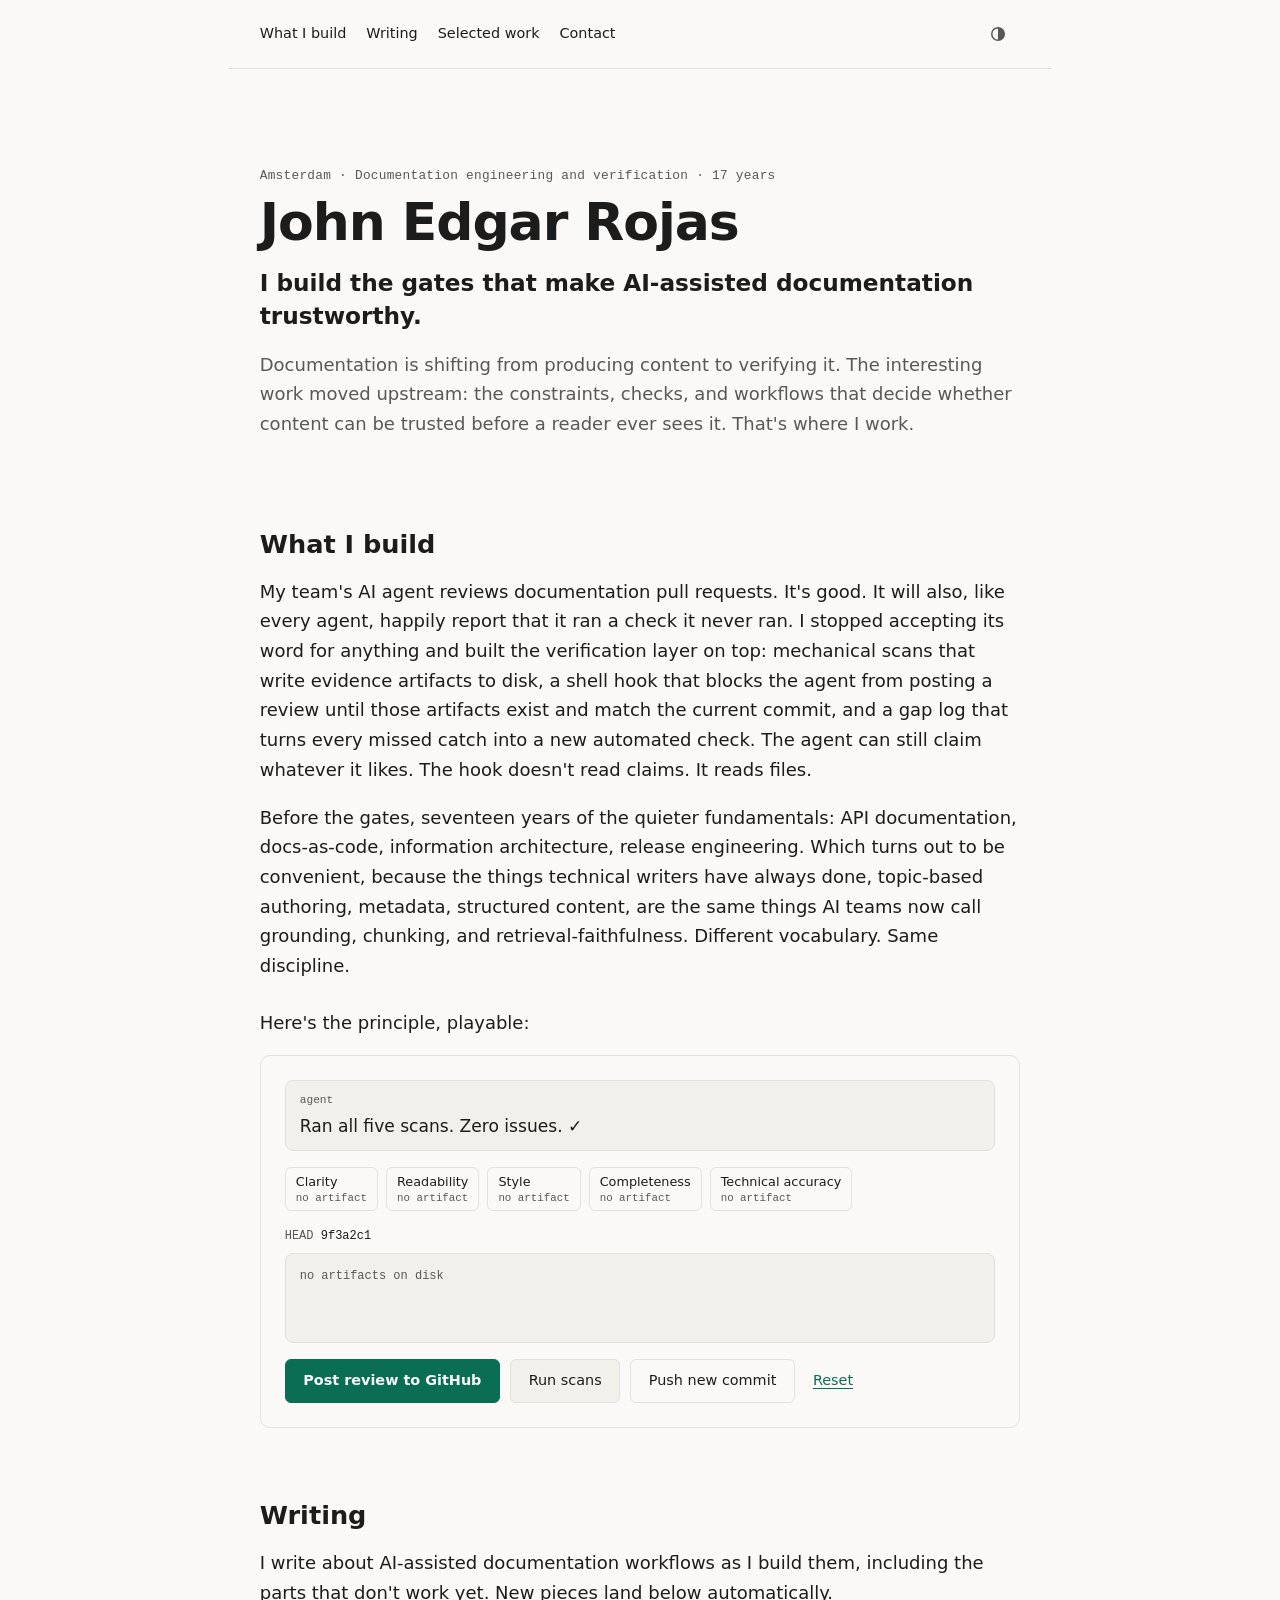
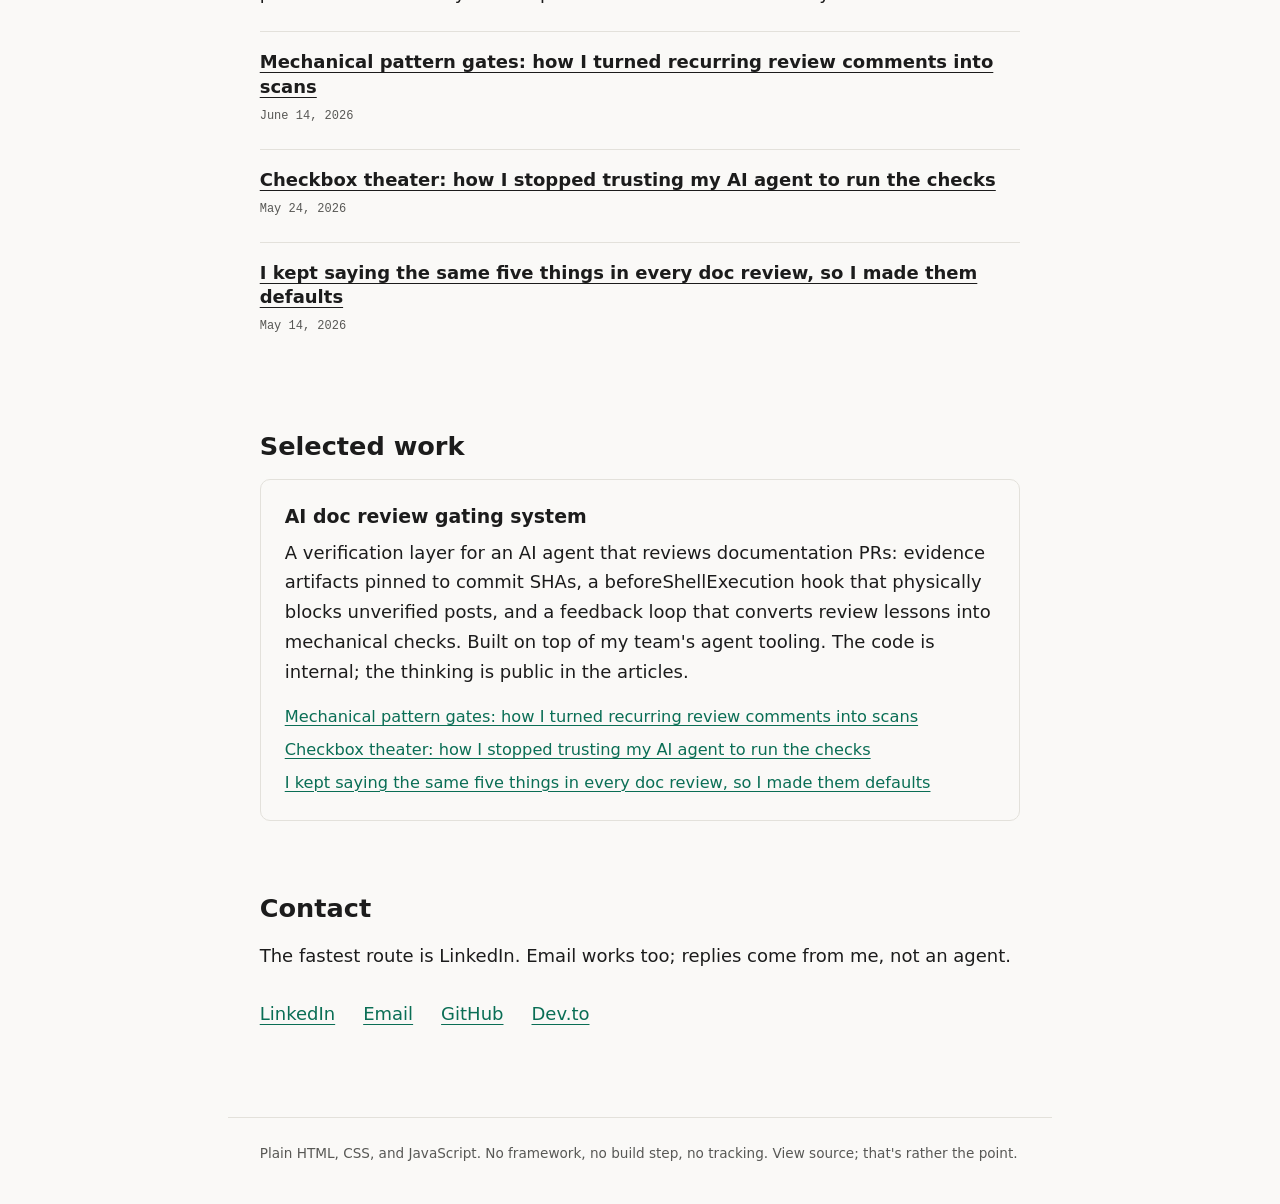
==== index.html @ ab6d2431 "content: add June 2026 article and refocus hero eyebrow Add "Mechanical pattern gates: how I turned " ====
<!DOCTYPE html>
<html lang="en">
<head>
  <meta charset="utf-8">
  <meta name="viewport" content="width=device-width, initial-scale=1">
  <title>John Edgar Rojas: Senior technical writer, Amsterdam</title>
  <meta name="description" content="I build the gates that make AI-assisted documentation trustworthy. Senior technical writer in Amsterdam, 17 years in the field.">
  <link rel="canonical" href="https://wordcaster.github.io/">
  <meta property="og:type" content="website">
  <meta property="og:url" content="https://wordcaster.github.io/">
  <meta property="og:title" content="John Edgar Rojas: Senior technical writer, Amsterdam">
  <meta property="og:description" content="I build the gates that make AI-assisted documentation trustworthy.">
  <meta property="og:image" content="https://wordcaster.github.io/assets/og-image.png">
  <meta property="og:image:width" content="1200">
  <meta property="og:image:height" content="630">
  <meta name="twitter:card" content="summary_large_image">
  <meta name="twitter:title" content="John Edgar Rojas: Senior technical writer, Amsterdam">
  <meta name="twitter:description" content="I build the gates that make AI-assisted documentation trustworthy.">
  <meta name="twitter:image" content="https://wordcaster.github.io/assets/og-image.png">
  <link rel="icon" href="assets/favicon.svg" type="image/svg+xml">
  <link rel="stylesheet" href="styles.css">
  <script>
    (function () {
      try {
        var t = localStorage.getItem('theme');
        if (t === 'dark' || t === 'light') document.documentElement.dataset.theme = t;
      } catch (e) {}
    })();
  </script>
</head>
<body>
  <a class="skip-link" href="#main">Skip to content</a>

  <header class="site-header">
    <nav class="site-nav" aria-label="Sections">
      <a href="#work">What I build</a>
      <a href="#writing">Writing</a>
      <a href="#selected">Selected work</a>
      <a href="#contact">Contact</a>
    </nav>
    <button id="theme-toggle" type="button" aria-label="Toggle dark mode" aria-pressed="false">
      <svg width="16" height="16" viewBox="0 0 16 16" aria-hidden="true" focusable="false"><circle cx="8" cy="8" r="6.25" fill="none" stroke="currentColor" stroke-width="1.5"/><path d="M8 1.75 A 6.25 6.25 0 0 1 8 14.25 Z" fill="currentColor"/></svg>
    </button>
  </header>

  <main id="main">
    <section class="hero">
      <p class="eyebrow">Amsterdam &middot; Documentation engineering and verification &middot; 17 years</p>
      <h1>John Edgar Rojas</h1>
      <p class="headline">I build the gates that make AI-assisted documentation trustworthy.</p>
      <p class="subhead">Documentation is shifting from producing content to verifying it. The interesting work moved upstream: the constraints, checks, and workflows that decide whether content can be trusted before a reader ever sees it. That's where I work.</p>
    </section>

    <section id="work" aria-labelledby="work-h">
      <h2 id="work-h">What I build</h2>
      <p>My team's AI agent reviews documentation pull requests. It's good. It will also, like every agent, happily report that it ran a check it never ran. I stopped accepting its word for anything and built the verification layer on top: mechanical scans that write evidence artifacts to disk, a shell hook that blocks the agent from posting a review until those artifacts exist and match the current commit, and a gap log that turns every missed catch into a new automated check. The agent can still claim whatever it likes. The hook doesn't read claims. It reads files.</p>
      <p>Before the gates, seventeen years of the quieter fundamentals: API documentation, docs-as-code, information architecture, release engineering. Which turns out to be convenient, because the things technical writers have always done, topic-based authoring, metadata, structured content, are the same things AI teams now call grounding, chunking, and retrieval-faithfulness. Different vocabulary. Same discipline.</p>
      <p class="demo-lead">Here's the principle, playable:</p>

      <div class="gate-demo" id="gate-demo">
        <div class="agent-msg">
          <span class="agent-msg-label">agent</span>
          <p>Ran all five scans. Zero issues. &#10003;</p>
        </div>
        <ul class="chips" aria-label="Review dimensions">
          <li class="chip" data-state="none"><span class="chip-name">Clarity</span><span class="chip-status">no artifact</span></li>
          <li class="chip" data-state="none"><span class="chip-name">Readability</span><span class="chip-status">no artifact</span></li>
          <li class="chip" data-state="none"><span class="chip-name">Style</span><span class="chip-status">no artifact</span></li>
          <li class="chip" data-state="none"><span class="chip-name">Completeness</span><span class="chip-status">no artifact</span></li>
          <li class="chip" data-state="none"><span class="chip-name">Technical accuracy</span><span class="chip-status">no artifact</span></li>
        </ul>
        <p class="head-line">HEAD <span class="head-sha" id="head-sha">9f3a2c1</span></p>
        <div class="artifacts" id="artifacts" role="group" tabindex="0" aria-label="Gate artifacts"></div>
        <div class="gate-actions">
          <button id="post-btn" type="button" class="btn btn-primary">Post review to GitHub</button>
          <button id="scan-btn" type="button" class="btn">Run scans</button>
          <button id="commit-btn" type="button" class="btn btn-tertiary">Push new commit</button>
          <button id="reset-btn" type="button" class="btn-link">Reset</button>
        </div>
        <p id="gate-live" class="visually-hidden" role="status" aria-live="polite"></p>
      </div>
    </section>

    <section id="writing" aria-labelledby="writing-h">
      <h2 id="writing-h">Writing</h2>
      <p>I write about AI-assisted documentation workflows as I build them, including the parts that don't work yet. New pieces land below automatically.</p>
      <ul class="articles" id="articles">
        <li class="article">
          <h3 class="article-title"><a href="https://dev.to/wordcaster/mechanical-pattern-gates-how-i-turned-recurring-review-comments-into-scans-1c90">Mechanical pattern gates: how I turned recurring review comments into scans</a></h3>
          <p class="article-meta">June 14, 2026</p>
        </li>
        <li class="article">
          <h3 class="article-title"><a href="https://dev.to/wordcaster/checkbox-theater-how-i-stopped-trusting-my-ai-agent-to-run-the-checks-2gf1">Checkbox theater: how I stopped trusting my AI agent to run the checks</a></h3>
          <p class="article-meta">May 24, 2026</p>
        </li>
        <li class="article">
          <h3 class="article-title"><a href="https://dev.to/wordcaster/i-kept-saying-the-same-five-things-in-every-doc-review-so-i-made-them-defaults-3lo4">I kept saying the same five things in every doc review, so I made them defaults</a></h3>
          <p class="article-meta">May 14, 2026</p>
        </li>
      </ul>
    </section>

    <section id="selected" aria-labelledby="selected-h">
      <h2 id="selected-h">Selected work</h2>
      <!-- To add an entry: copy one <article class="work-entry"> block below and edit its
           title, body, and links. Nothing else on the page changes. -->
      <article class="work-entry">
        <h3>AI doc review gating system</h3>
        <p>A verification layer for an AI agent that reviews documentation PRs: evidence artifacts pinned to commit SHAs, a beforeShellExecution hook that physically blocks unverified posts, and a feedback loop that converts review lessons into mechanical checks. Built on top of my team's agent tooling. The code is internal; the thinking is public in the articles.</p>
        <ul class="work-links">
          <li><a href="https://dev.to/wordcaster/mechanical-pattern-gates-how-i-turned-recurring-review-comments-into-scans-1c90">Mechanical pattern gates: how I turned recurring review comments into scans</a></li>
          <li><a href="https://dev.to/wordcaster/checkbox-theater-how-i-stopped-trusting-my-ai-agent-to-run-the-checks-2gf1">Checkbox theater: how I stopped trusting my AI agent to run the checks</a></li>
          <li><a href="https://dev.to/wordcaster/i-kept-saying-the-same-five-things-in-every-doc-review-so-i-made-them-defaults-3lo4">I kept saying the same five things in every doc review, so I made them defaults</a></li>
        </ul>
      </article>
    </section>

    <section id="contact" aria-labelledby="contact-h">
      <h2 id="contact-h">Contact</h2>
      <p>The fastest route is LinkedIn. Email works too; replies come from me, not an agent.</p>
      <ul class="contact-links">
        <li><a href="https://www.linkedin.com/in/jeprojas">LinkedIn</a></li>
        <li><a href="mailto:jay.rojas@gmail.com">Email</a></li>
        <li><a href="https://github.com/wordcaster">GitHub</a></li>
        <li><a href="https://dev.to/wordcaster">Dev.to</a></li>
      </ul>
    </section>
  </main>

  <footer class="site-footer">
    <p>Plain HTML, CSS, and JavaScript. No framework, no build step, no tracking. View source; that's rather the point.</p>
  </footer>

  <script src="main.js"></script>
</body>
</html>
---- styles.css ----
/* Theme tokens. Light is the base; dark overrides via data-theme or system preference. */
:root {
  --bg: #faf9f7;
  --fg: #1c1c1c;
  --muted: #585855;
  --accent: #0a6e55;
  --border: #e3e1db;
  --panel: #f2f0eb;
  --mono: ui-monospace, "Cascadia Code", "SF Mono", Menlo, Consolas, monospace;
  color-scheme: light;
}

:root[data-theme="dark"] {
  --bg: #121316;
  --fg: #e7e5e1;
  --muted: #a4a29d;
  --accent: #5cc6a7;
  --border: #2b2d31;
  --panel: #1a1c20;
  color-scheme: dark;
}

@media (prefers-color-scheme: dark) {
  :root:not([data-theme="light"]) {
    --bg: #121316;
    --fg: #e7e5e1;
    --muted: #a4a29d;
    --accent: #5cc6a7;
    --border: #2b2d31;
    --panel: #1a1c20;
    color-scheme: dark;
  }
}

* {
  box-sizing: border-box;
}

html {
  scroll-behavior: smooth;
}

body {
  margin: 0;
  background: var(--bg);
  color: var(--fg);
  font-family: system-ui, -apple-system, "Segoe UI", Roboto, sans-serif;
  font-size: clamp(1rem, 0.95rem + 0.25vw, 1.125rem);
  line-height: 1.65;
  -webkit-text-size-adjust: 100%;
}

a {
  color: var(--accent);
  text-decoration-thickness: 1px;
  text-underline-offset: 0.2em;
}

a:hover {
  text-decoration-thickness: 2px;
}

:focus-visible {
  outline: 2px solid var(--accent);
  outline-offset: 2px;
  border-radius: 2px;
}

.visually-hidden {
  position: absolute;
  width: 1px;
  height: 1px;
  margin: -1px;
  padding: 0;
  overflow: hidden;
  clip: rect(0 0 0 0);
  white-space: nowrap;
  border: 0;
}

.skip-link {
  position: absolute;
  left: 1rem;
  top: -3rem;
  z-index: 10;
  padding: 0.5rem 1rem;
  background: var(--accent);
  color: var(--bg);
  border-radius: 4px;
  transition: top 120ms ease;
}

.skip-link:focus {
  top: 1rem;
}

/* Header */
.site-header {
  position: sticky;
  top: 0;
  z-index: 5;
  display: flex;
  align-items: center;
  justify-content: space-between;
  gap: 1rem;
  max-width: 72ch;
  margin-inline: auto;
  padding: 0.75rem clamp(1rem, 4vw, 2rem);
  background: var(--bg);
  border-bottom: 1px solid var(--border);
}

.site-nav {
  display: flex;
  flex-wrap: wrap;
  gap: 0.25rem 1.25rem;
  font-size: 0.9rem;
}

.site-nav a {
  color: var(--fg);
  text-decoration: none;
  padding-block: 0.35rem;
}

.site-nav a:hover {
  color: var(--accent);
  text-decoration: underline;
}

#theme-toggle {
  display: grid;
  place-items: center;
  min-width: 44px;
  min-height: 44px;
  padding: 0;
  border: none;
  border-radius: 6px;
  background: transparent;
  color: var(--muted);
  cursor: pointer;
}

#theme-toggle:hover {
  color: var(--accent);
}

/* Layout */
main {
  max-width: 72ch;
  margin-inline: auto;
  padding: 0 clamp(1rem, 4vw, 2rem) clamp(3rem, 8vw, 5rem);
}

main > section {
  max-width: 68ch;
  padding-top: clamp(2.5rem, 7vw, 4.5rem);
}

h1 {
  font-size: clamp(2rem, 4.5vw + 0.8rem, 3.25rem);
  line-height: 1.1;
  letter-spacing: -0.02em;
  margin: 0.5rem 0 1rem;
}

h2 {
  font-size: clamp(1.3rem, 1.1rem + 1vw, 1.6rem);
  line-height: 1.25;
  margin: 0 0 1rem;
}

h3 {
  font-size: 1.05em;
  line-height: 1.35;
  margin: 0 0 0.5rem;
}

p {
  margin: 0 0 1em;
}

/* Hero */
.hero {
  padding-top: clamp(3rem, 9vw, 6rem);
}

.eyebrow {
  font-family: var(--mono);
  font-size: 0.8rem;
  letter-spacing: 0.02em;
  color: var(--muted);
  margin: 0;
}

.headline {
  font-size: clamp(1.15rem, 1rem + 0.8vw, 1.45rem);
  line-height: 1.4;
  font-weight: 600;
  margin-bottom: 0.75em;
}

.subhead {
  color: var(--muted);
}

/* Gate demo */
.demo-lead {
  margin-top: 1.5em;
}

.gate-demo {
  border: 1px solid var(--border);
  border-radius: 10px;
  padding: clamp(0.875rem, 3vw, 1.5rem);
  background: var(--bg);
}

.agent-msg {
  border: 1px solid var(--border);
  border-radius: 8px;
  background: var(--panel);
  padding: 0.625rem 0.875rem;
  margin-bottom: 1rem;
}

.agent-msg-label {
  display: block;
  font-family: var(--mono);
  font-size: 0.7rem;
  color: var(--muted);
  margin-bottom: 0.125rem;
}

.agent-msg p {
  margin: 0;
  font-size: 0.95em;
}

.chips {
  list-style: none;
  display: flex;
  flex-wrap: wrap;
  gap: 0.5rem;
  margin: 0 0 1rem;
  padding: 0;
}

.chip {
  display: inline-flex;
  flex-direction: column;
  gap: 0.05rem;
  border: 1px solid var(--border);
  border-radius: 6px;
  padding: 0.3rem 0.625rem;
  font-size: 0.8rem;
  line-height: 1.35;
}

.chip-status {
  font-family: var(--mono);
  font-size: 0.675rem;
  color: var(--muted);
}

.chip[data-state="verified"] {
  border-color: var(--accent);
}

.chip[data-state="verified"] .chip-status {
  color: var(--accent);
}

.head-line {
  font-family: var(--mono);
  font-size: 0.75rem;
  color: var(--muted);
  margin: 0 0 0.375rem;
}

.head-sha {
  color: var(--fg);
}

.artifacts {
  font-family: var(--mono);
  font-size: 0.75rem;
  line-height: 1.7;
  background: var(--panel);
  border: 1px solid var(--border);
  border-radius: 8px;
  padding: 0.75rem 0.875rem;
  min-height: 7.5em;
  max-height: 14em;
  overflow: auto;
  white-space: pre;
  margin-bottom: 1rem;
}

.artifacts:empty::before {
  content: "no artifacts on disk";
  color: var(--muted);
}

.artifact-line {
  min-width: max-content;
}

.artifact-line.is-err {
  font-weight: 600;
}

.artifact-line.is-ok {
  color: var(--accent);
  font-weight: 600;
}

.artifact-line.is-stale {
  color: var(--muted);
  text-decoration: line-through;
}

.gate-actions {
  display: flex;
  flex-wrap: wrap;
  align-items: center;
  gap: 0.625rem;
}

.btn {
  font: inherit;
  font-size: 0.9rem;
  min-height: 44px;
  padding: 0.4rem 1.1rem;
  border: 1px solid var(--border);
  border-radius: 6px;
  background: var(--panel);
  color: var(--fg);
  cursor: pointer;
}

.btn:hover {
  border-color: var(--accent);
}

.btn:disabled {
  opacity: 0.55;
  cursor: default;
}

.btn:disabled:hover {
  border-color: var(--border);
}

.btn-primary {
  background: var(--accent);
  border-color: var(--accent);
  color: var(--bg);
  font-weight: 600;
}

.btn-primary:hover {
  filter: brightness(1.08);
}

.btn-tertiary {
  background: transparent;
}

.btn-link {
  font: inherit;
  font-size: 0.9rem;
  min-height: 44px;
  padding: 0.4rem 0.5rem;
  border: none;
  background: none;
  color: var(--accent);
  text-decoration: underline;
  text-underline-offset: 0.2em;
  cursor: pointer;
}

@media (max-width: 480px) {
  .gate-actions {
    flex-direction: column;
    align-items: stretch;
  }

  .gate-actions .btn {
    width: 100%;
  }
}

/* Writing */
.articles {
  list-style: none;
  margin: 1.5rem 0 0;
  padding: 0;
}

.article {
  border-top: 1px solid var(--border);
  padding: 1.125rem 0;
}

.article-title {
  font-size: 1em;
}

.article-title a {
  color: var(--fg);
}

.article-title a:hover {
  color: var(--accent);
}

.article-meta {
  font-family: var(--mono);
  font-size: 0.75rem;
  color: var(--muted);
  margin: 0 0 0.25rem;
}

.article-desc {
  font-size: 0.95em;
  color: var(--muted);
  margin: 0;
}

/* Selected work */
.work-entry {
  border: 1px solid var(--border);
  border-radius: 10px;
  padding: clamp(1rem, 3vw, 1.5rem);
}

.work-entry + .work-entry {
  margin-top: 1rem;
}

.work-links {
  list-style: none;
  margin: 0.75rem 0 0;
  padding: 0;
  font-size: 0.9em;
}

.work-links li {
  margin-top: 0.375rem;
}

/* Contact */
.contact-links {
  list-style: none;
  display: flex;
  flex-wrap: wrap;
  gap: 0.5rem 1.75rem;
  margin: 1.25rem 0 0;
  padding: 0;
}

.contact-links a {
  display: inline-block;
  padding-block: 0.5rem;
}

/* Footer */
.site-footer {
  border-top: 1px solid var(--border);
  max-width: 72ch;
  margin-inline: auto;
  padding: 1.5rem clamp(1rem, 4vw, 2rem) 2.5rem;
}

.site-footer p {
  margin: 0;
  font-size: 0.85rem;
  color: var(--muted);
}

@media (prefers-reduced-motion: reduce) {
  html {
    scroll-behavior: auto;
  }

  *,
  *::before,
  *::after {
    transition-duration: 0.01ms !important;
    animation-duration: 0.01ms !important;
  }
}
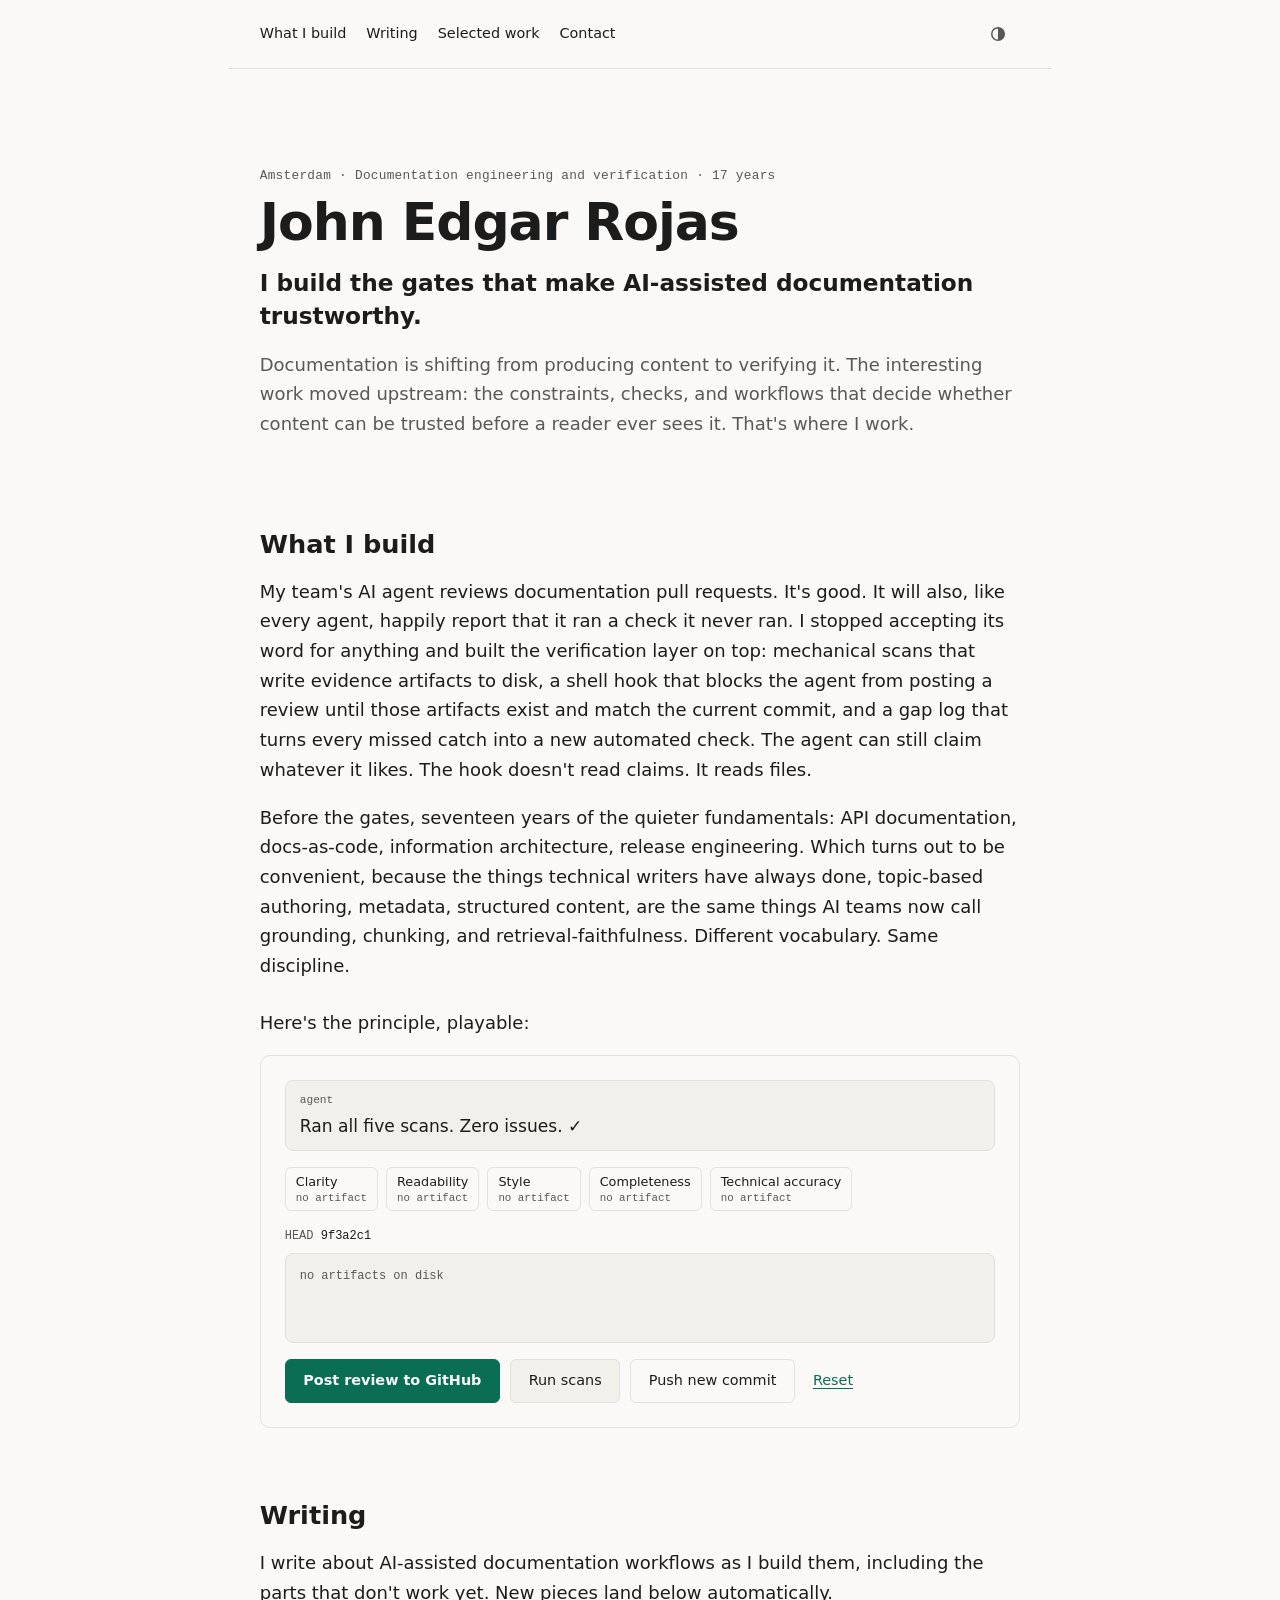
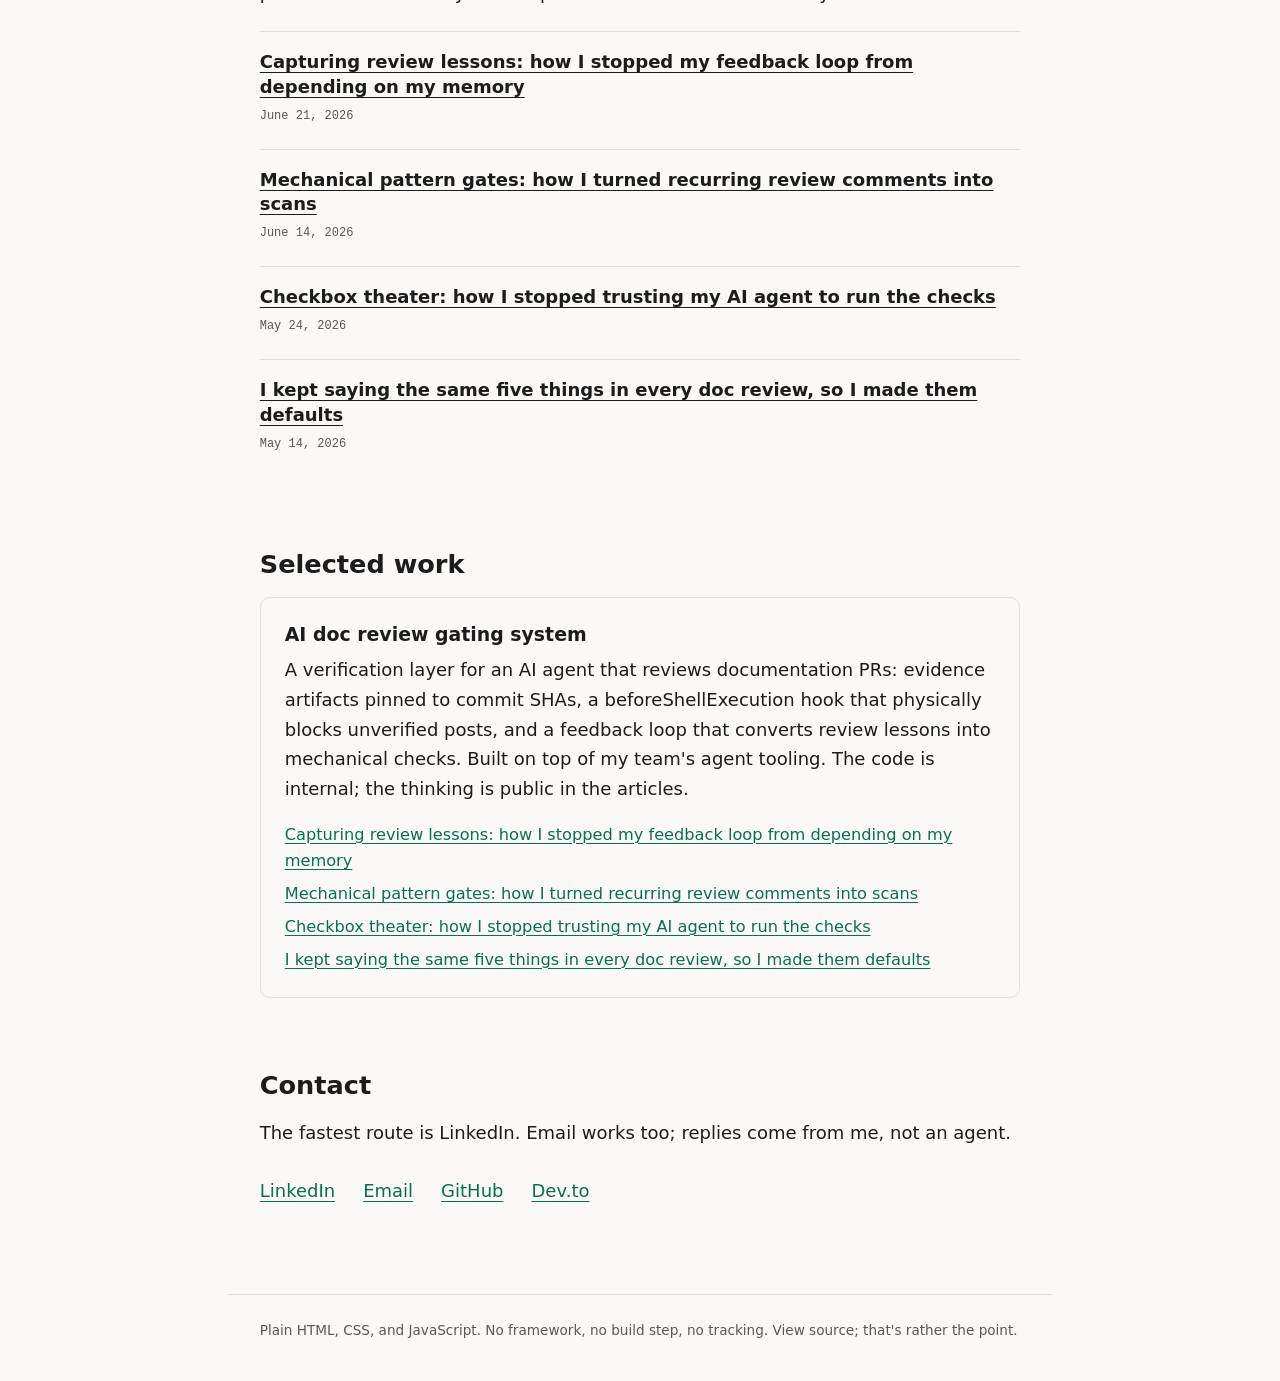
==== commit 4051266f: "Add Capturing review lessons to article lists" ====
--- a/index.html
+++ b/index.html
@@ -86,6 +86,10 @@
       <p>I write about AI-assisted documentation workflows as I build them, including the parts that don't work yet. New pieces land below automatically.</p>
       <ul class="articles" id="articles">
         <li class="article">
+          <h3 class="article-title"><a href="https://dev.to/wordcaster/capturing-review-lessons-how-i-stopped-my-feedback-loop-from-depending-on-my-memory-j89">Capturing review lessons: how I stopped my feedback loop from depending on my memory</a></h3>
+          <p class="article-meta">June 21, 2026</p>
+        </li>
+        <li class="article">
           <h3 class="article-title"><a href="https://dev.to/wordcaster/mechanical-pattern-gates-how-i-turned-recurring-review-comments-into-scans-1c90">Mechanical pattern gates: how I turned recurring review comments into scans</a></h3>
           <p class="article-meta">June 14, 2026</p>
         </li>
@@ -108,6 +112,7 @@
         <h3>AI doc review gating system</h3>
         <p>A verification layer for an AI agent that reviews documentation PRs: evidence artifacts pinned to commit SHAs, a beforeShellExecution hook that physically blocks unverified posts, and a feedback loop that converts review lessons into mechanical checks. Built on top of my team's agent tooling. The code is internal; the thinking is public in the articles.</p>
         <ul class="work-links">
+          <li><a href="https://dev.to/wordcaster/capturing-review-lessons-how-i-stopped-my-feedback-loop-from-depending-on-my-memory-j89">Capturing review lessons: how I stopped my feedback loop from depending on my memory</a></li>
           <li><a href="https://dev.to/wordcaster/mechanical-pattern-gates-how-i-turned-recurring-review-comments-into-scans-1c90">Mechanical pattern gates: how I turned recurring review comments into scans</a></li>
           <li><a href="https://dev.to/wordcaster/checkbox-theater-how-i-stopped-trusting-my-ai-agent-to-run-the-checks-2gf1">Checkbox theater: how I stopped trusting my AI agent to run the checks</a></li>
           <li><a href="https://dev.to/wordcaster/i-kept-saying-the-same-five-things-in-every-doc-review-so-i-made-them-defaults-3lo4">I kept saying the same five things in every doc review, so I made them defaults</a></li>
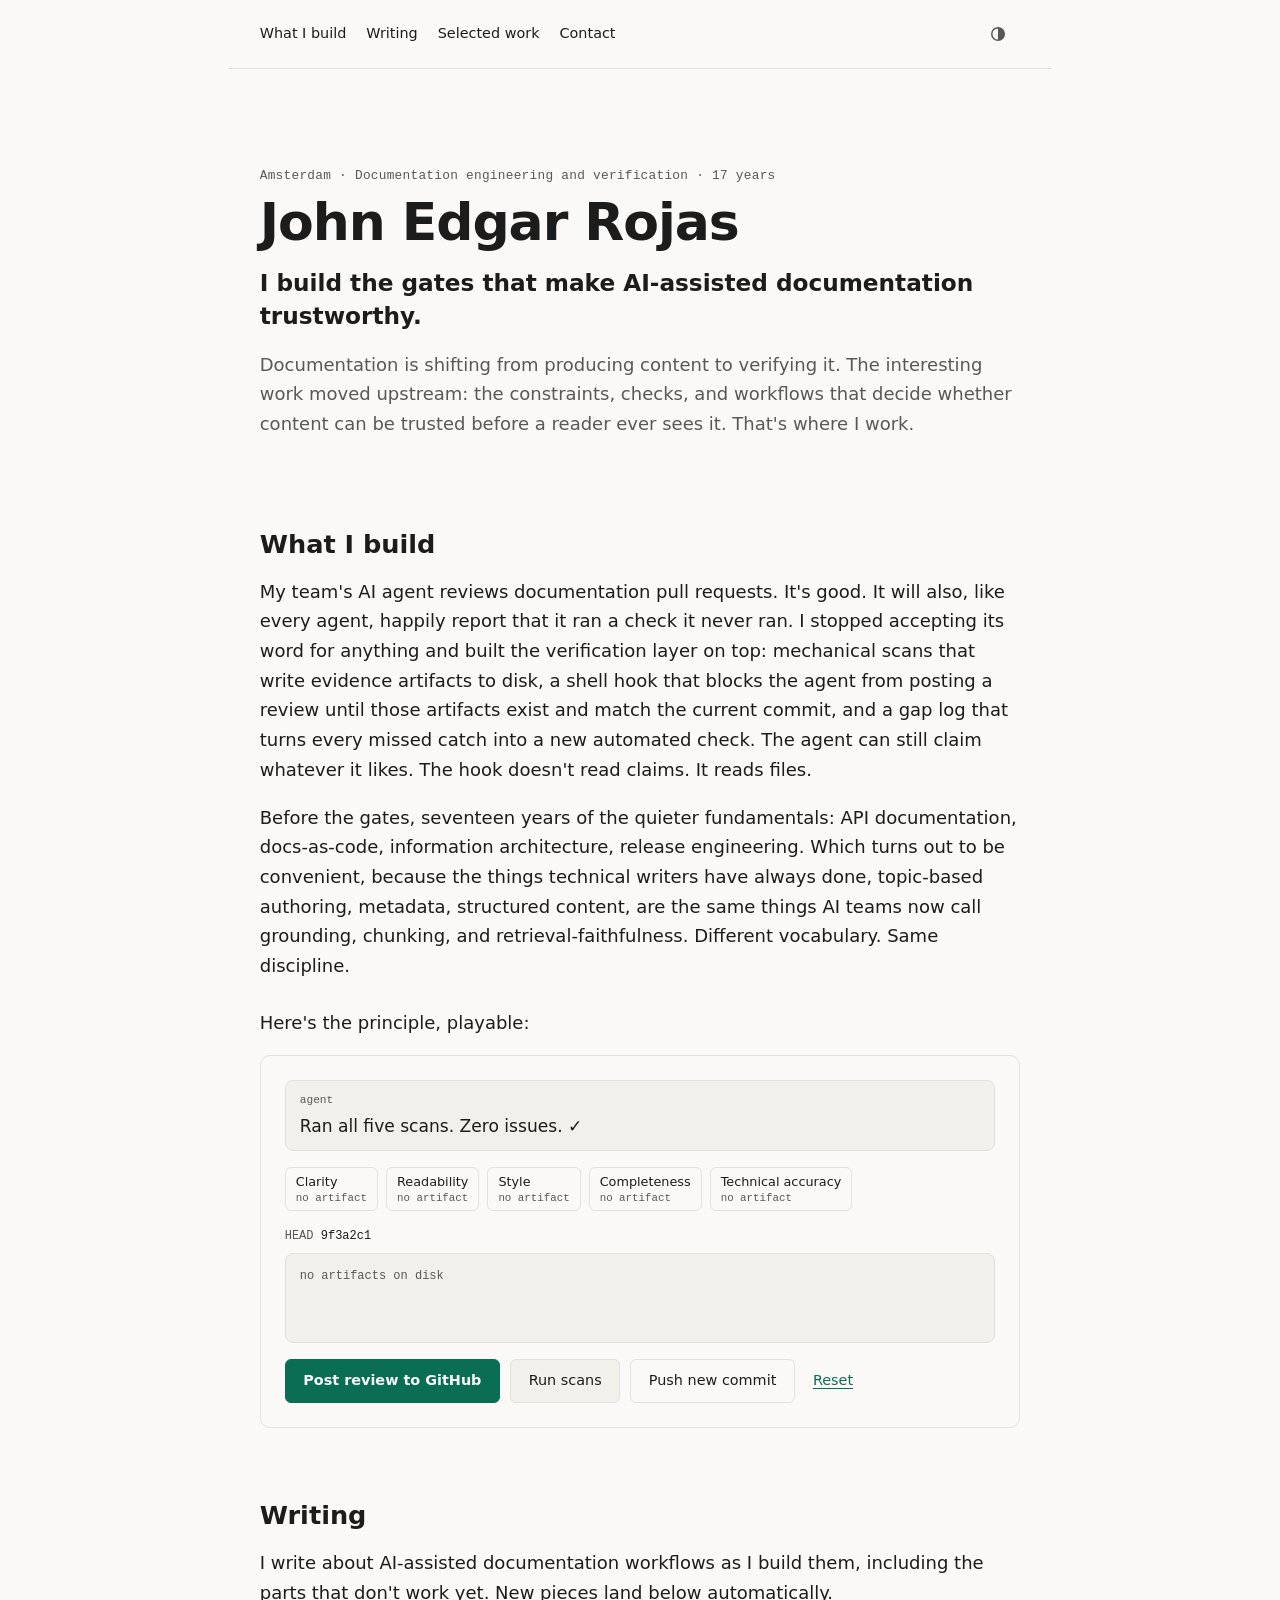
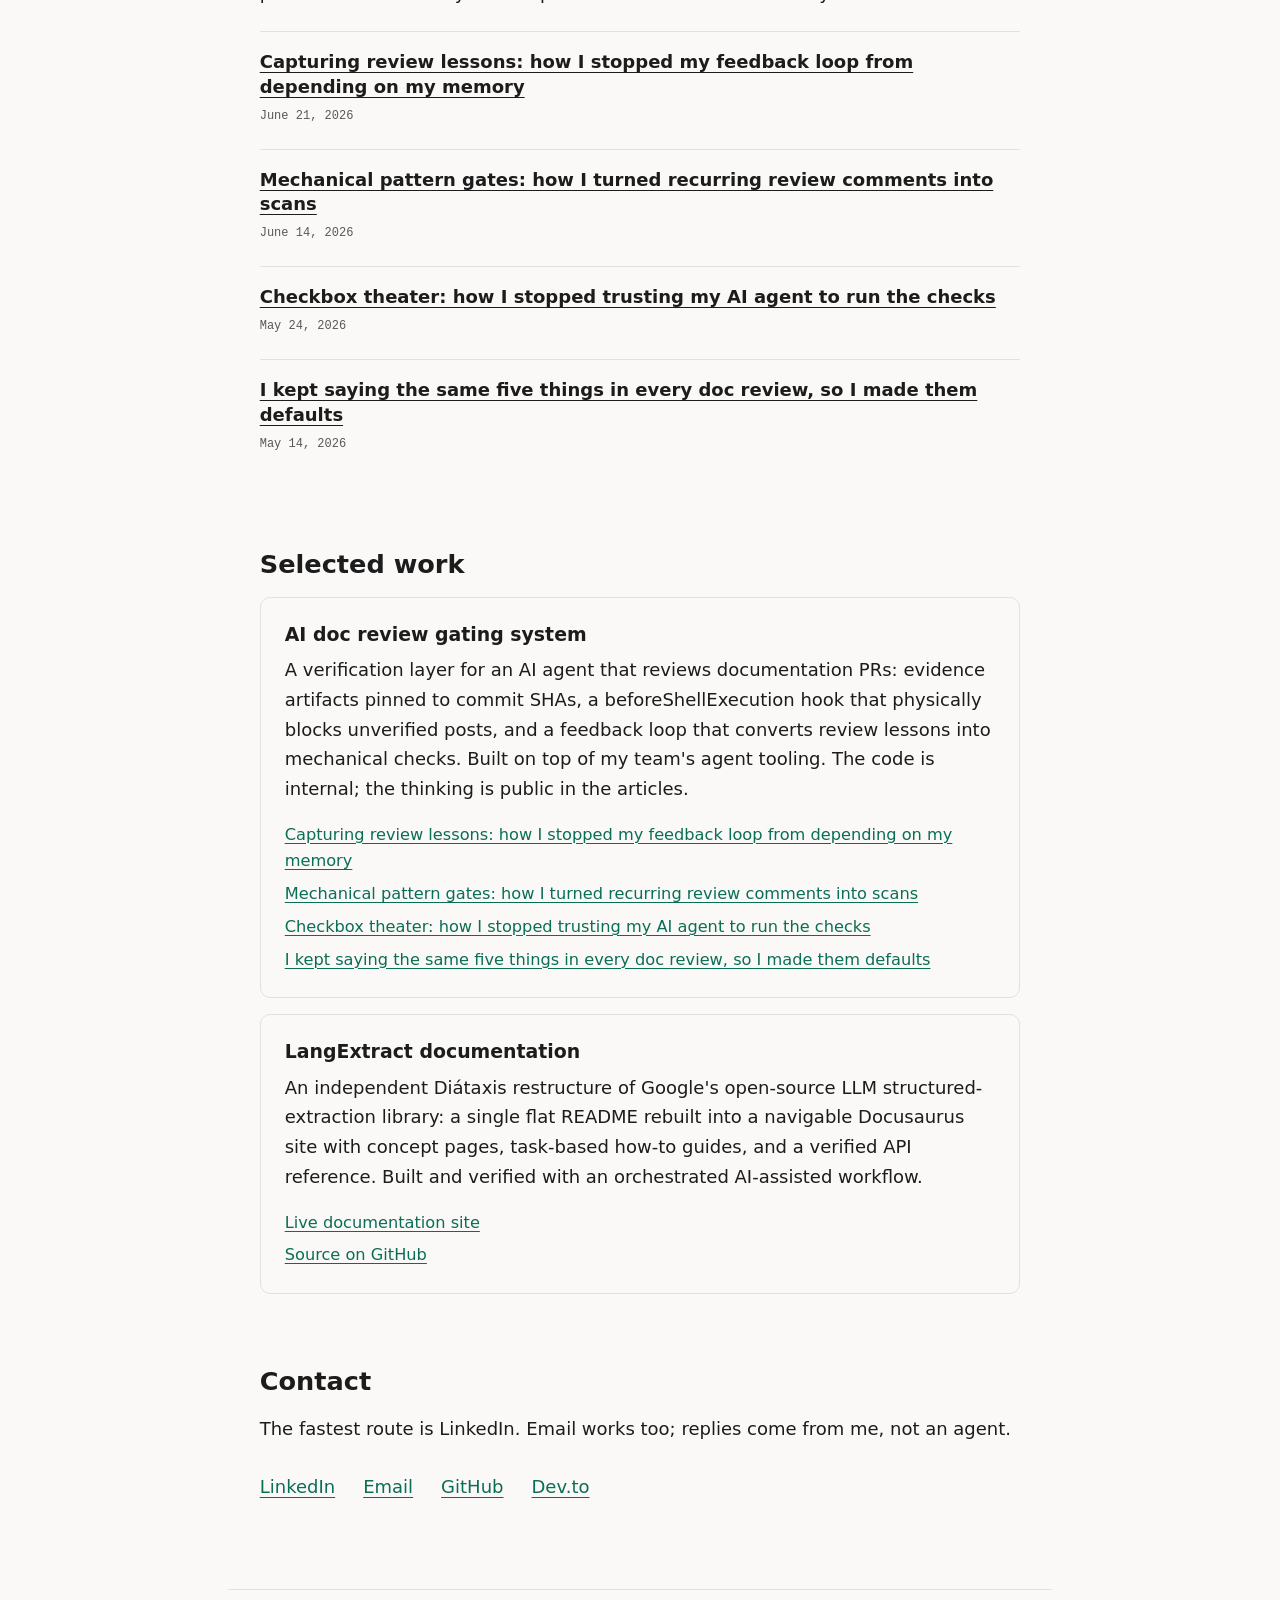
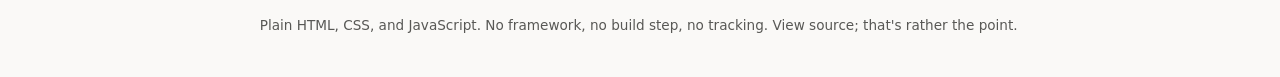
==== commit 6dae060c: "Add LangExtract to Selected work" ====
--- a/index.html
+++ b/index.html
@@ -118,6 +118,14 @@
           <li><a href="https://dev.to/wordcaster/i-kept-saying-the-same-five-things-in-every-doc-review-so-i-made-them-defaults-3lo4">I kept saying the same five things in every doc review, so I made them defaults</a></li>
         </ul>
       </article>
+      <article class="work-entry">
+        <h3>LangExtract documentation</h3>
+        <p>An independent Diátaxis restructure of Google's open-source LLM structured-extraction library: a single flat README rebuilt into a navigable Docusaurus site with concept pages, task-based how-to guides, and a verified API reference. Built and verified with an orchestrated AI-assisted workflow.</p>
+        <ul class="work-links">
+          <li><a href="https://wordcaster.github.io/langextract/">Live documentation site</a></li>
+          <li><a href="https://github.com/wordcaster/langextract/tree/docs-site/docs-site">Source on GitHub</a></li>
+        </ul>
+      </article>
     </section>
 
     <section id="contact" aria-labelledby="contact-h">
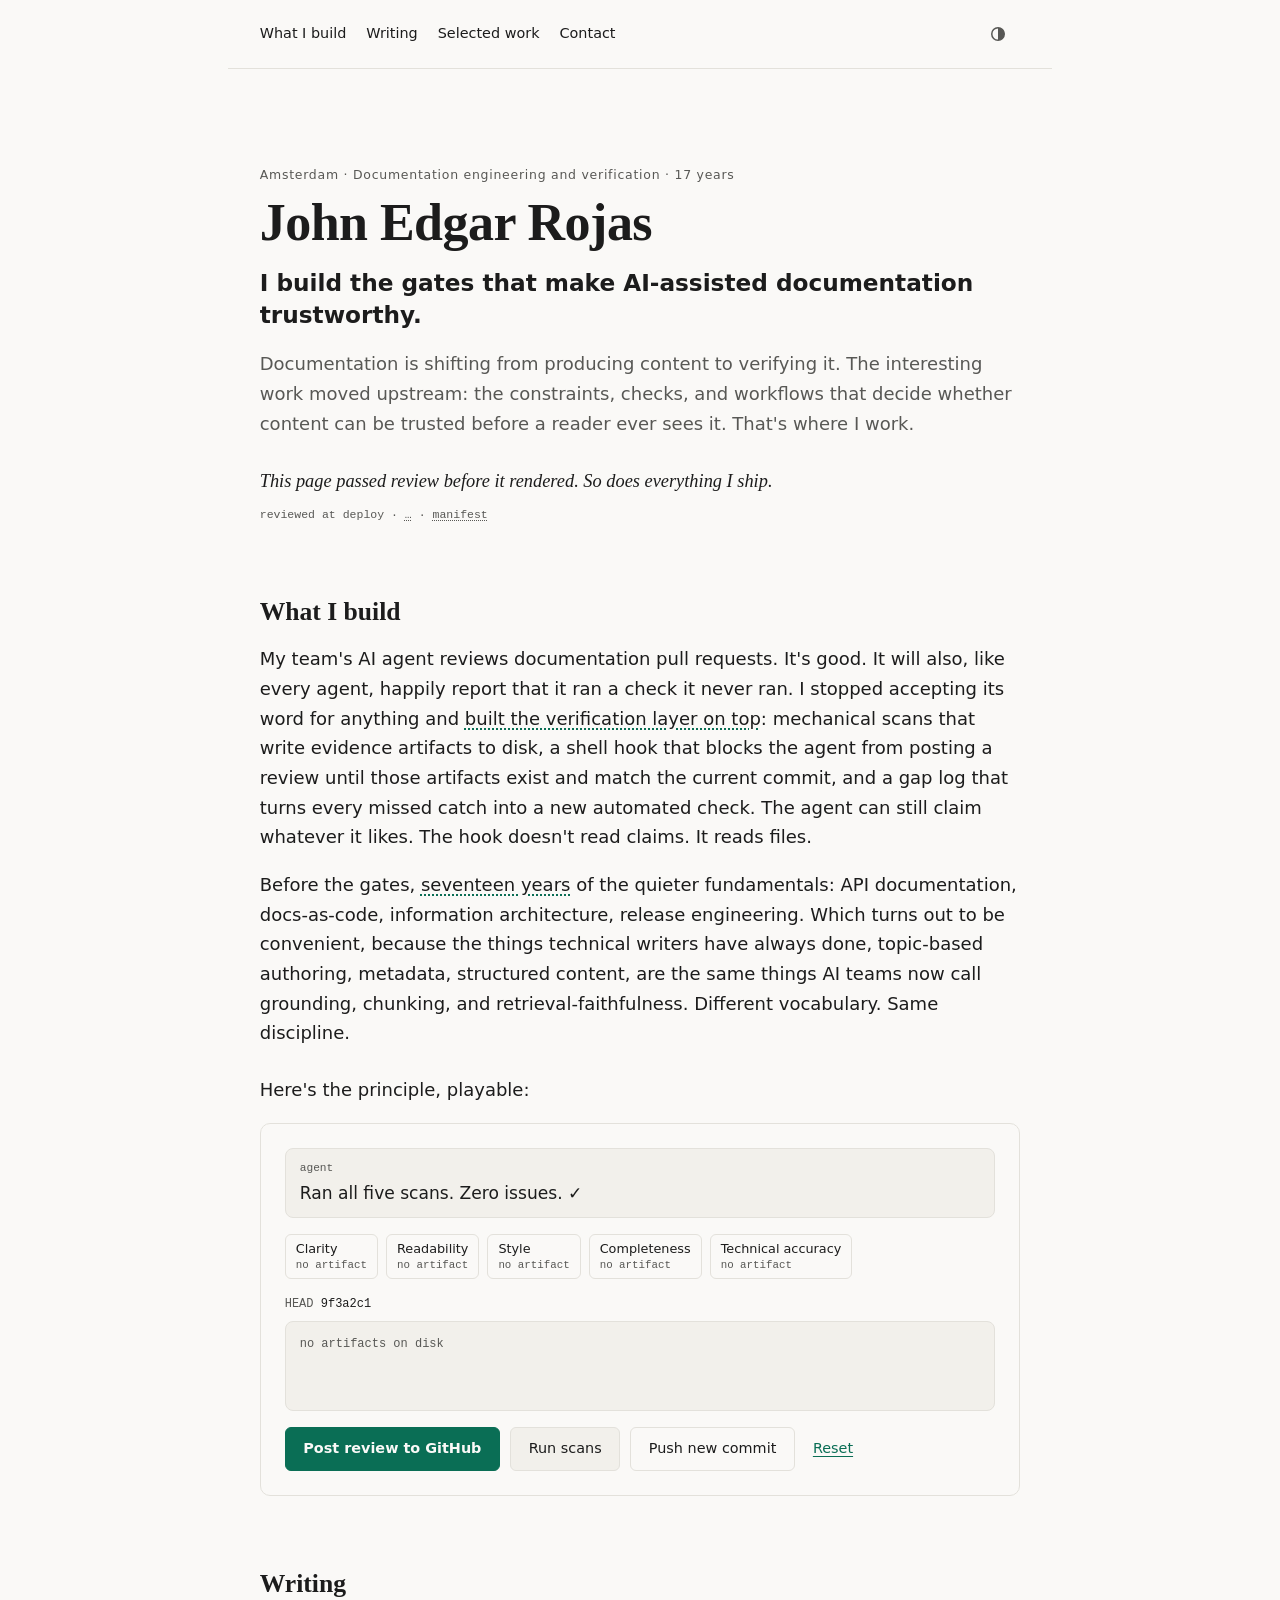
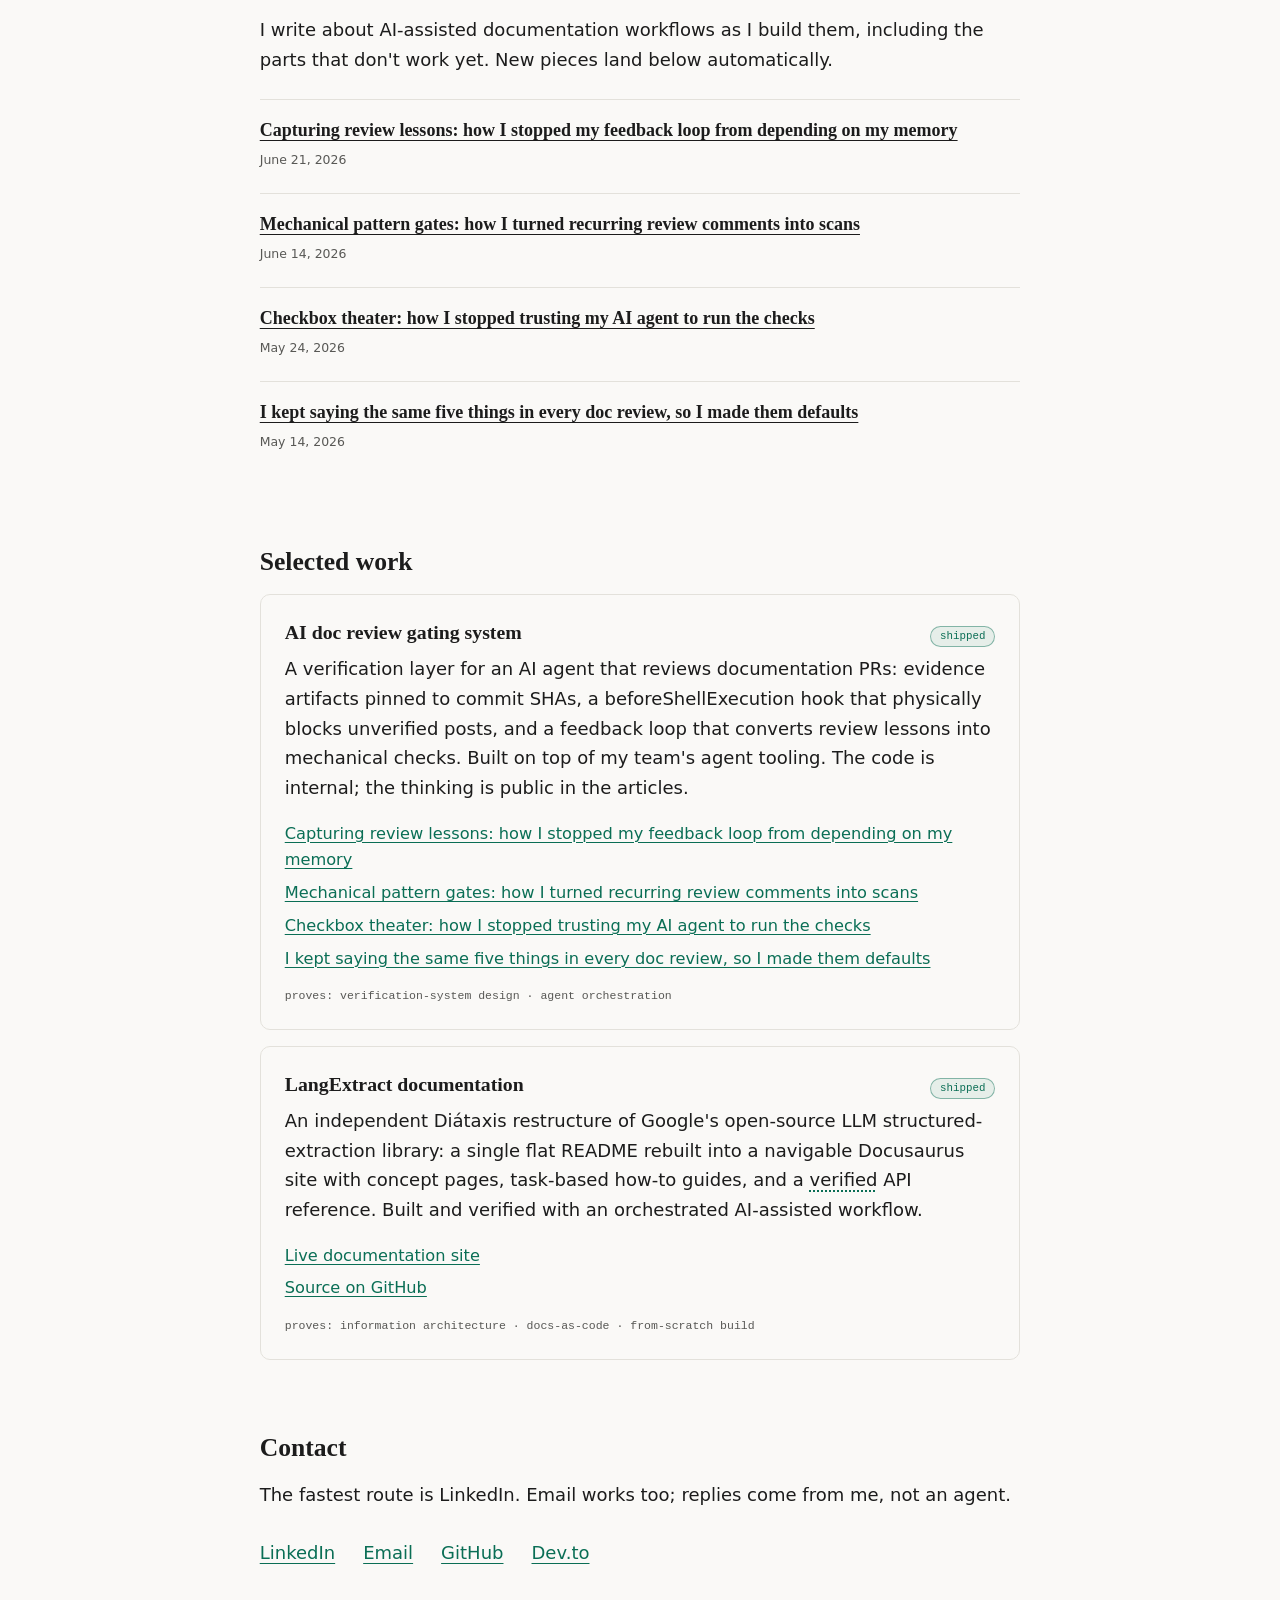
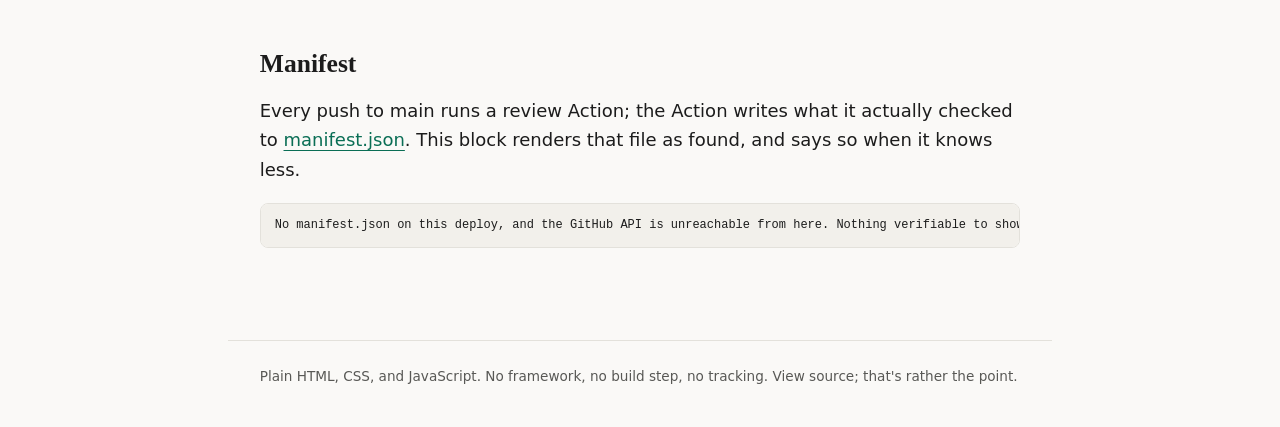
==== commit 650dc025: "feat: evidence aesthetic: boot sequence, evidence annotations, manifest block, projects.json substra" ====
--- a/index.html
+++ b/index.html
@@ -27,6 +27,27 @@
       } catch (e) {}
     })();
   </script>
+  <script>
+    /* Boot-sequence hold. The page is complete without this: the hold class
+       is only ever applied here, by JavaScript, on a first visit per session
+       with motion allowed. No JS, a crawler, curl, or any error means no
+       hold and the full page, exactly like failClosed:false in the real
+       hook. main.js runs the sequence and releases the hold; the timeout and
+       error listener below release it even if main.js never arrives. */
+    (function () {
+      var docEl = document.documentElement;
+      function release() { docEl.classList.remove('boot-hold'); }
+      try {
+        if (sessionStorage.getItem('boot-played')) return;
+        if (window.matchMedia('(prefers-reduced-motion: reduce)').matches) return;
+        docEl.classList.add('boot-hold');
+        window.__bootFailsafe = window.setTimeout(release, 2000);
+        window.addEventListener('error', release);
+      } catch (e) {
+        release();
+      }
+    })();
+  </script>
 </head>
 <body>
   <a class="skip-link" href="#main">Skip to content</a>
@@ -49,12 +70,14 @@
       <h1>John Edgar Rojas</h1>
       <p class="headline">I build the gates that make AI-assisted documentation trustworthy.</p>
       <p class="subhead">Documentation is shifting from producing content to verifying it. The interesting work moved upstream: the constraints, checks, and workflows that decide whether content can be trusted before a reader ever sees it. That's where I work.</p>
+      <p class="review-caption">This page passed review before it rendered. So does everything I ship.</p>
+      <p class="boot-residue">reviewed at deploy &middot; <a href="#manifest" class="residue-sha">&hellip;</a> &middot; <a href="#manifest">manifest</a></p>
     </section>
 
     <section id="work" aria-labelledby="work-h">
       <h2 id="work-h">What I build</h2>
-      <p>My team's AI agent reviews documentation pull requests. It's good. It will also, like every agent, happily report that it ran a check it never ran. I stopped accepting its word for anything and built the verification layer on top: mechanical scans that write evidence artifacts to disk, a shell hook that blocks the agent from posting a review until those artifacts exist and match the current commit, and a gap log that turns every missed catch into a new automated check. The agent can still claim whatever it likes. The hook doesn't read claims. It reads files.</p>
-      <p>Before the gates, seventeen years of the quieter fundamentals: API documentation, docs-as-code, information architecture, release engineering. Which turns out to be convenient, because the things technical writers have always done, topic-based authoring, metadata, structured content, are the same things AI teams now call grounding, chunking, and retrieval-faithfulness. Different vocabulary. Same discipline.</p>
+      <p>My team's AI agent reviews documentation pull requests. It's good. It will also, like every agent, happily report that it ran a check it never ran. I stopped accepting its word for anything and <span class="evidence-note"><button type="button" class="evidence-trigger" aria-expanded="false">built the verification layer on top</button><span class="evidence-card" role="note"><span class="evidence-label">evidence</span><span class="evidence-body">The layer is mine; the agent tooling under it is my team's. The full story, including what failed first: <a href="https://dev.to/wordcaster/checkbox-theater-how-i-stopped-trusting-my-ai-agent-to-run-the-checks-2gf1">Checkbox theater: how I stopped trusting my AI agent to run the checks</a></span></span></span>: mechanical scans that write evidence artifacts to disk, a shell hook that blocks the agent from posting a review until those artifacts exist and match the current commit, and a gap log that turns every missed catch into a new automated check. The agent can still claim whatever it likes. The hook doesn't read claims. It reads files.</p>
+      <p>Before the gates, <span class="evidence-note"><button type="button" class="evidence-trigger" aria-expanded="false">seventeen years</button><span class="evidence-card" role="note"><span class="evidence-label">evidence</span><span class="evidence-body">Technical writer since 2008. Fintech, enterprise software, healthcare, media. The artifacts are on <a href="https://dev.to/wordcaster">Dev.to</a>.</span></span></span> of the quieter fundamentals: API documentation, docs-as-code, information architecture, release engineering. Which turns out to be convenient, because the things technical writers have always done, topic-based authoring, metadata, structured content, are the same things AI teams now call grounding, chunking, and retrieval-faithfulness. Different vocabulary. Same discipline.</p>
       <p class="demo-lead">Here's the principle, playable:</p>
 
       <div class="gate-demo" id="gate-demo">
@@ -106,10 +129,12 @@
 
     <section id="selected" aria-labelledby="selected-h">
       <h2 id="selected-h">Selected work</h2>
-      <!-- To add an entry: copy one <article class="work-entry"> block below and edit its
-           title, body, and links. Nothing else on the page changes. -->
-      <article class="work-entry">
-        <h3>AI doc review gating system</h3>
+      <!-- BEGIN selected-work (generated from projects.json by tools/render-cards.mjs; edit the JSON and re-run, not this block) -->
+      <article class="work-entry" id="project-doc-review-gating">
+        <div class="work-entry-head">
+          <h3>AI doc review gating system</h3>
+          <span class="status-chip" data-status="shipped">shipped</span>
+        </div>
         <p>A verification layer for an AI agent that reviews documentation PRs: evidence artifacts pinned to commit SHAs, a beforeShellExecution hook that physically blocks unverified posts, and a feedback loop that converts review lessons into mechanical checks. Built on top of my team's agent tooling. The code is internal; the thinking is public in the articles.</p>
         <ul class="work-links">
           <li><a href="https://dev.to/wordcaster/capturing-review-lessons-how-i-stopped-my-feedback-loop-from-depending-on-my-memory-j89">Capturing review lessons: how I stopped my feedback loop from depending on my memory</a></li>
@@ -117,15 +142,22 @@
           <li><a href="https://dev.to/wordcaster/checkbox-theater-how-i-stopped-trusting-my-ai-agent-to-run-the-checks-2gf1">Checkbox theater: how I stopped trusting my AI agent to run the checks</a></li>
           <li><a href="https://dev.to/wordcaster/i-kept-saying-the-same-five-things-in-every-doc-review-so-i-made-them-defaults-3lo4">I kept saying the same five things in every doc review, so I made them defaults</a></li>
         </ul>
+        <p class="work-proves"><span class="proves-label">proves:</span> verification-system design &middot; agent orchestration</p>
       </article>
-      <article class="work-entry">
-        <h3>LangExtract documentation</h3>
-        <p>An independent Diátaxis restructure of Google's open-source LLM structured-extraction library: a single flat README rebuilt into a navigable Docusaurus site with concept pages, task-based how-to guides, and a verified API reference. Built and verified with an orchestrated AI-assisted workflow.</p>
+      <article class="work-entry" id="project-langextract-docs">
+        <div class="work-entry-head">
+          <h3>LangExtract documentation</h3>
+          <span class="status-chip" data-status="shipped">shipped</span>
+        </div>
+        <p>An independent Diátaxis restructure of Google's open-source LLM structured-extraction library: a single flat README rebuilt into a navigable Docusaurus site with concept pages, task-based how-to guides, and a <span class="evidence-note"><button type="button" class="evidence-trigger" aria-expanded="false">verified</button><span class="evidence-card" role="note"><span class="evidence-label">evidence</span><span class="evidence-body">Independently reviewed for accuracy after the build. Zero accuracy errors found. Judge for yourself: <a href="https://wordcaster.github.io/langextract/">wordcaster.github.io/langextract</a></span></span></span> API reference. Built and verified with an orchestrated AI-assisted workflow.</p>
         <ul class="work-links">
           <li><a href="https://wordcaster.github.io/langextract/">Live documentation site</a></li>
           <li><a href="https://github.com/wordcaster/langextract/tree/docs-site/docs-site">Source on GitHub</a></li>
         </ul>
+        <p class="work-proves"><span class="proves-label">proves:</span> information architecture &middot; docs-as-code &middot; from-scratch build</p>
+        <p class="work-activity" data-repo="wordcaster/langextract" hidden></p>
       </article>
+      <!-- END selected-work -->
     </section>
 
     <section id="contact" aria-labelledby="contact-h">
@@ -138,6 +170,12 @@
         <li><a href="https://dev.to/wordcaster">Dev.to</a></li>
       </ul>
     </section>
+
+    <section id="manifest" aria-labelledby="manifest-h">
+      <h2 id="manifest-h">Manifest</h2>
+      <p>Every push to main runs a review Action; the Action writes what it actually checked to <a href="manifest.json">manifest.json</a>. This block renders that file as found, and says so when it knows less.</p>
+      <pre class="manifest-pre" id="manifest-pre">JavaScript renders manifest.json here. Without it, the raw file above is the evidence.</pre>
+    </section>
   </main>
 
   <footer class="site-footer">
--- a/styles.css
+++ b/styles.css
@@ -1,12 +1,19 @@
-/* Theme tokens. Light is the base; dark overrides via data-theme or system preference. */
+/* Theme tokens. Light is the base; dark overrides via data-theme or system
+   preference. Color is semantic: --pass and --deny carry gate meaning,
+   --wip is reserved for the in-progress status chip, and everything else
+   stays ink on paper. */
 :root {
   --bg: #faf9f7;
   --fg: #1c1c1c;
   --muted: #585855;
   --accent: #0a6e55;
+  --pass: #0a6e55;
+  --deny: #9e3b2d;
+  --wip: #8a6516;
   --border: #e3e1db;
   --panel: #f2f0eb;
   --mono: ui-monospace, "Cascadia Code", "SF Mono", Menlo, Consolas, monospace;
+  --serif: ui-serif, "Iowan Old Style", "Palatino Linotype", Palatino, Georgia, serif;
   color-scheme: light;
 }
 
@@ -15,6 +22,9 @@
   --fg: #e7e5e1;
   --muted: #a4a29d;
   --accent: #5cc6a7;
+  --pass: #5cc6a7;
+  --deny: #e08a78;
+  --wip: #d3ac57;
   --border: #2b2d31;
   --panel: #1a1c20;
   color-scheme: dark;
@@ -26,6 +36,9 @@
     --fg: #e7e5e1;
     --muted: #a4a29d;
     --accent: #5cc6a7;
+    --pass: #5cc6a7;
+    --deny: #e08a78;
+    --wip: #d3ac57;
     --border: #2b2d31;
     --panel: #1a1c20;
     color-scheme: dark;
@@ -157,10 +170,17 @@
   padding-top: clamp(2.5rem, 7vw, 4.5rem);
 }
 
+/* Headings speak in the serif voice; monospace is reserved for evidence. */
+h1,
+h2,
+h3 {
+  font-family: var(--serif);
+}
+
 h1 {
   font-size: clamp(2rem, 4.5vw + 0.8rem, 3.25rem);
   line-height: 1.1;
-  letter-spacing: -0.02em;
+  letter-spacing: -0.01em;
   margin: 0.5rem 0 1rem;
 }
 
@@ -171,7 +191,7 @@
 }
 
 h3 {
-  font-size: 1.05em;
+  font-size: 1.1em;
   line-height: 1.35;
   margin: 0 0 0.5rem;
 }
@@ -186,9 +206,8 @@
 }
 
 .eyebrow {
-  font-family: var(--mono);
-  font-size: 0.8rem;
-  letter-spacing: 0.02em;
+  font-size: 0.78rem;
+  letter-spacing: 0.06em;
   color: var(--muted);
   margin: 0;
 }
@@ -202,6 +221,116 @@
 
 .subhead {
   color: var(--muted);
+}
+
+.review-caption {
+  font-family: var(--serif);
+  font-style: italic;
+  font-size: 1.02em;
+  margin: 1.5em 0 0.5em;
+}
+
+.boot-residue {
+  font-family: var(--mono);
+  font-size: 0.72rem;
+  color: var(--muted);
+  margin: 0;
+}
+
+.boot-residue a {
+  color: var(--muted);
+  text-decoration-style: dotted;
+}
+
+.boot-residue a:hover {
+  color: var(--accent);
+}
+
+/* Boot sequence. The hold class exists only while JS is driving the
+   sequence; the stylesheet's resting state is the fully visible page. */
+html.boot-hold .site-header,
+html.boot-hold main > section,
+html.boot-hold .site-footer {
+  visibility: hidden;
+}
+
+html.boot-reveal .site-header,
+html.boot-reveal main > section,
+html.boot-reveal .site-footer {
+  animation: boot-rise 260ms ease-out both;
+}
+
+html.boot-reveal main > section:nth-of-type(2) { animation-delay: 80ms; }
+html.boot-reveal main > section:nth-of-type(3) { animation-delay: 150ms; }
+html.boot-reveal main > section:nth-of-type(4) { animation-delay: 220ms; }
+html.boot-reveal main > section:nth-of-type(5) { animation-delay: 290ms; }
+html.boot-reveal main > section:nth-of-type(6) { animation-delay: 350ms; }
+html.boot-reveal .site-footer { animation-delay: 400ms; }
+
+@keyframes boot-rise {
+  from {
+    opacity: 0;
+    transform: translateY(8px);
+  }
+
+  to {
+    opacity: 1;
+    transform: none;
+  }
+}
+
+.boot-overlay {
+  position: fixed;
+  inset: 0;
+  z-index: 100;
+  background: var(--bg);
+  display: grid;
+  place-items: center;
+  padding: 1.5rem;
+  transition: opacity 140ms ease;
+}
+
+.boot-overlay.is-done {
+  opacity: 0;
+  pointer-events: none;
+}
+
+.boot-terminal {
+  font-family: var(--mono);
+  font-size: 0.8rem;
+  line-height: 1.9;
+  color: var(--muted);
+  white-space: pre;
+  min-width: min(21rem, 88vw);
+  min-height: 13.3em;
+}
+
+.boot-cmd {
+  color: var(--fg);
+  margin: 0;
+}
+
+.boot-dim {
+  margin: 0;
+}
+
+.boot-dim .boot-ok {
+  color: var(--pass);
+}
+
+.boot-pass {
+  color: var(--fg);
+  margin: 0.4em 0 0;
+}
+
+.boot-pass-chip {
+  font-size: 0.675rem;
+  padding: 0.15rem 0.5rem;
+  margin-left: 0.5rem;
+  border: 1px solid color-mix(in srgb, var(--pass) 45%, transparent);
+  border-radius: 999px;
+  background: color-mix(in srgb, var(--pass) 10%, transparent);
+  color: var(--pass);
 }
 
 /* Gate demo */
@@ -264,11 +393,19 @@
 }
 
 .chip[data-state="verified"] {
-  border-color: var(--accent);
+  border-color: var(--pass);
 }
 
 .chip[data-state="verified"] .chip-status {
-  color: var(--accent);
+  color: var(--pass);
+}
+
+.chip[data-state="stale"] {
+  border-color: color-mix(in srgb, var(--deny) 55%, transparent);
+}
+
+.chip[data-state="stale"] .chip-status {
+  color: var(--deny);
 }
 
 .head-line {
@@ -307,17 +444,24 @@
 }
 
 .artifact-line.is-err {
+  color: var(--deny);
   font-weight: 600;
 }
 
 .artifact-line.is-ok {
-  color: var(--accent);
+  color: var(--pass);
   font-weight: 600;
 }
 
 .artifact-line.is-stale {
   color: var(--muted);
   text-decoration: line-through;
+}
+
+.artifact-line.is-mismatch {
+  color: var(--deny);
+  text-decoration: none;
+  font-weight: 600;
 }
 
 .gate-actions {
@@ -391,6 +535,72 @@
   }
 }
 
+/* Evidence annotations. A claim carries its receipt: the trigger is part of
+   the sentence, the card is the artifact. CSS alone reveals on hover and
+   focus, so the receipts survive without JavaScript. */
+p:has(> .evidence-note) {
+  position: relative;
+}
+
+.evidence-trigger {
+  font: inherit;
+  color: inherit;
+  background: none;
+  border: none;
+  padding: 0;
+  text-decoration: underline dotted 1.5px;
+  text-decoration-color: var(--accent);
+  text-underline-offset: 0.2em;
+  cursor: pointer;
+}
+
+.evidence-trigger:hover {
+  text-decoration-style: solid;
+}
+
+.evidence-card {
+  position: absolute;
+  left: 0;
+  right: 0;
+  top: calc(100% + 0.4rem);
+  z-index: 20;
+  display: block;
+  background: var(--panel);
+  border: 1px solid var(--border);
+  border-radius: 8px;
+  padding: 0.625rem 0.875rem;
+  font-size: 0.85rem;
+  line-height: 1.55;
+  box-shadow: 0 8px 28px rgb(0 0 0 / 10%);
+  visibility: hidden;
+  opacity: 0;
+  transition: opacity 120ms ease 200ms, visibility 0s linear 320ms;
+}
+
+.evidence-note:focus-within .evidence-card,
+.evidence-note.is-open .evidence-card {
+  visibility: visible;
+  opacity: 1;
+  transition-delay: 0s;
+}
+
+@media (hover: hover) {
+  .evidence-note:hover .evidence-card {
+    visibility: visible;
+    opacity: 1;
+    transition-delay: 0s;
+  }
+}
+
+.evidence-label {
+  display: block;
+  font-family: var(--mono);
+  font-size: 0.675rem;
+  letter-spacing: 0.04em;
+  color: var(--muted);
+  margin-bottom: 0.2rem;
+}
+
 /* Writing */
 .articles {
   list-style: none;
@@ -416,8 +626,7 @@
 }
 
 .article-meta {
-  font-family: var(--mono);
-  font-size: 0.75rem;
+  font-size: 0.78rem;
   color: var(--muted);
   margin: 0 0 0.25rem;
 }
@@ -439,6 +648,40 @@
   margin-top: 1rem;
 }
 
+.work-entry-head {
+  display: flex;
+  flex-wrap: wrap;
+  align-items: baseline;
+  justify-content: space-between;
+  gap: 0.375rem 0.75rem;
+}
+
+.work-entry-head h3 {
+  margin-bottom: 0.5rem;
+}
+
+.status-chip {
+  font-family: var(--mono);
+  font-size: 0.675rem;
+  line-height: 1;
+  white-space: nowrap;
+  padding: 0.25rem 0.55rem;
+  border: 1px solid;
+  border-radius: 999px;
+}
+
+.status-chip[data-status="shipped"] {
+  color: var(--pass);
+  border-color: color-mix(in srgb, var(--pass) 45%, transparent);
+  background: color-mix(in srgb, var(--pass) 8%, transparent);
+}
+
+.status-chip[data-status="in-progress"] {
+  color: var(--wip);
+  border-color: color-mix(in srgb, var(--wip) 45%, transparent);
+  background: color-mix(in srgb, var(--wip) 10%, transparent);
+}
+
 .work-links {
   list-style: none;
   margin: 0.75rem 0 0;
@@ -448,6 +691,20 @@
 
 .work-links li {
   margin-top: 0.375rem;
+}
+
+.work-proves {
+  font-family: var(--mono);
+  font-size: 0.72rem;
+  color: var(--muted);
+  margin: 0.875rem 0 0;
+}
+
+.work-activity {
+  font-family: var(--mono);
+  font-size: 0.72rem;
+  color: var(--muted);
+  margin: 0.375rem 0 0;
 }
 
 /* Contact */
@@ -465,6 +722,19 @@
   padding-block: 0.5rem;
 }
 
+/* Manifest */
+.manifest-pre {
+  font-family: var(--mono);
+  font-size: 0.75rem;
+  line-height: 1.6;
+  background: var(--panel);
+  border: 1px solid var(--border);
+  border-radius: 8px;
+  padding: 0.75rem 0.875rem;
+  overflow-x: auto;
+  white-space: pre;
+}
+
 /* Footer */
 .site-footer {
   border-top: 1px solid var(--border);
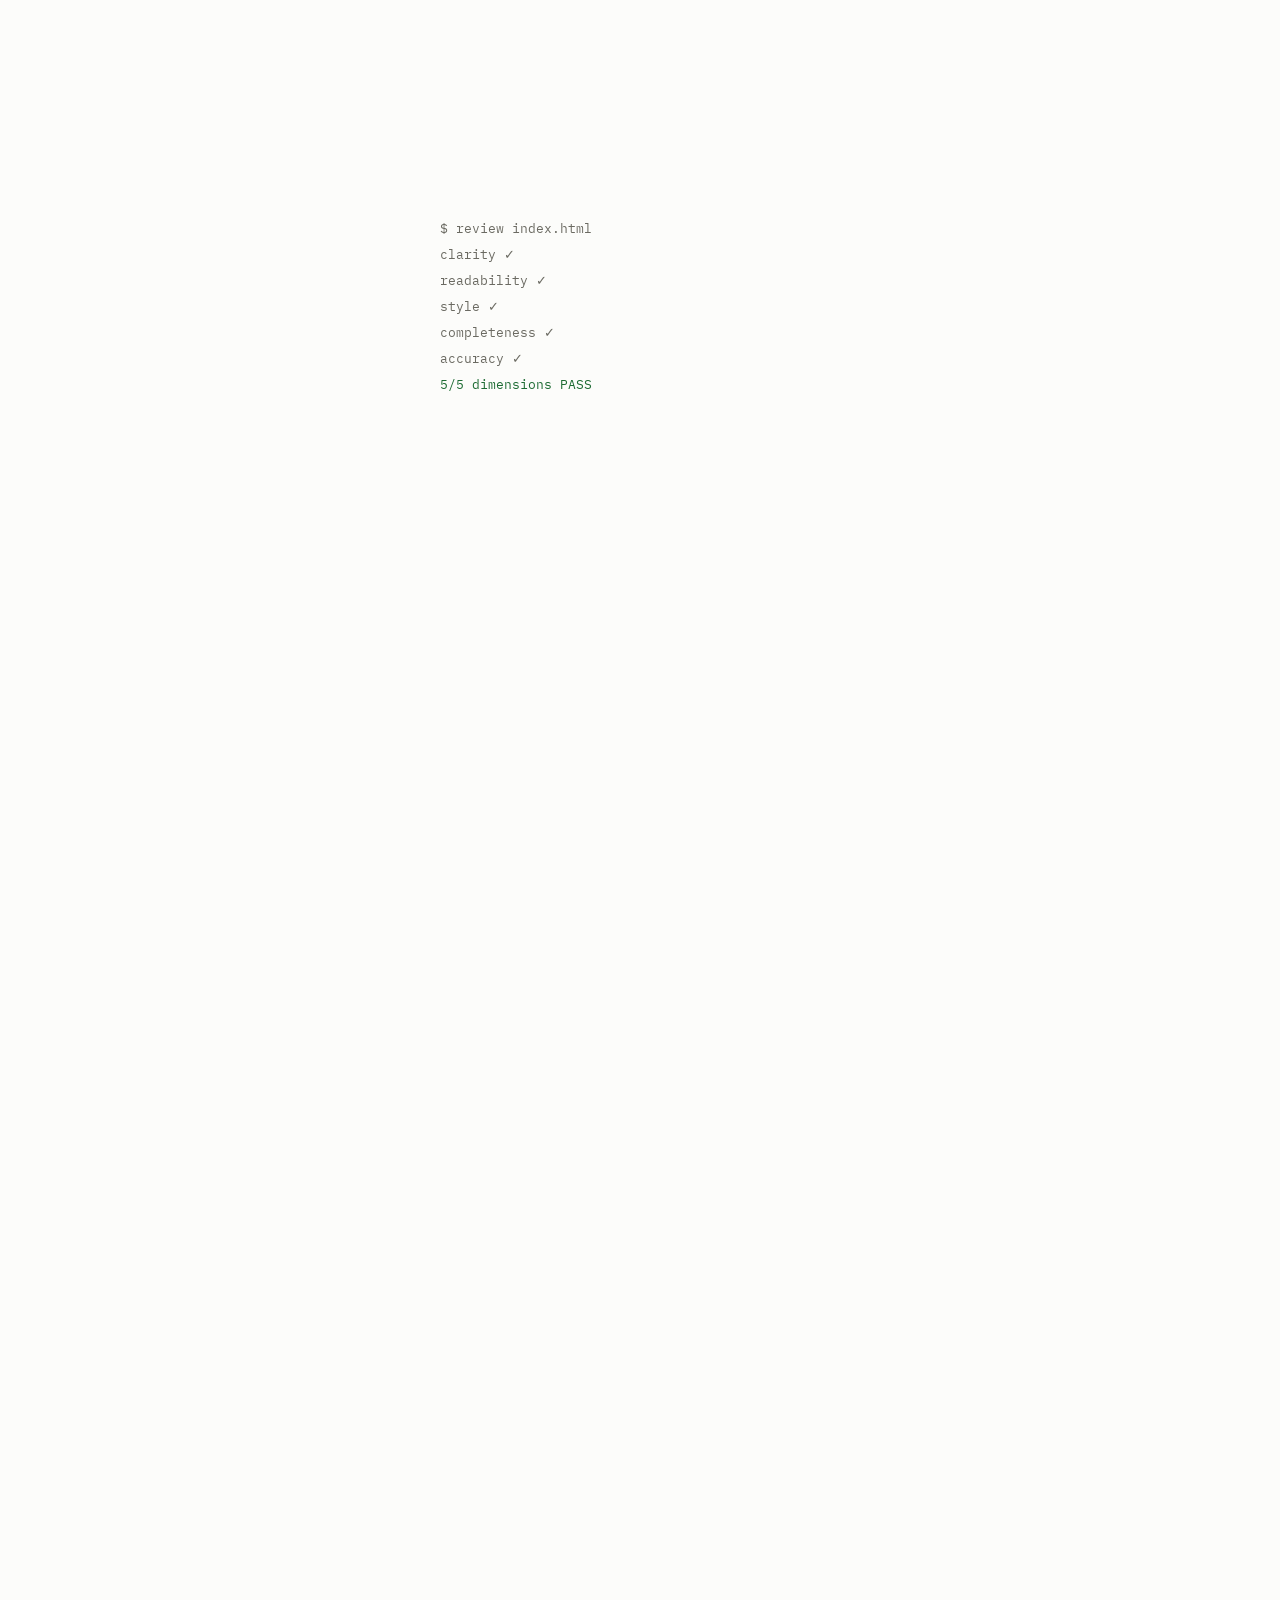
==== commit 09d28b7b: "feat: derive index.html from v4 design: self-hosted latin Plex (75KB), 650->600, honest live-value p" ====
--- a/index.html
+++ b/index.html
@@ -1,187 +1,417 @@
 <!DOCTYPE html>
+<!--
+  You viewed source. Good instinct. That is more or less the entire thesis
+  of the page you are reading: claims are cheap, artifacts are checkable.
+
+  What you are looking at:
+  - No framework, no build step. HTML, CSS, one small script.
+  - manifest.json is written by the deploy Action and names only the
+    checks that actually ran. If a check is not listed, it did not run.
+  - The boot sequence fails open. If the script dies, you get the page.
+
+  The system that taught me to stop trusting self-reports:
+  https://dev.to/wordcaster/checkbox-theater-how-i-stopped-trusting-my-ai-agent-to-run-the-checks-2gf1
+-->
 <html lang="en">
 <head>
-  <meta charset="utf-8">
-  <meta name="viewport" content="width=device-width, initial-scale=1">
-  <title>John Edgar Rojas: Senior technical writer, Amsterdam</title>
-  <meta name="description" content="I build the gates that make AI-assisted documentation trustworthy. Senior technical writer in Amsterdam, 17 years in the field.">
-  <link rel="canonical" href="https://wordcaster.github.io/">
-  <meta property="og:type" content="website">
-  <meta property="og:url" content="https://wordcaster.github.io/">
-  <meta property="og:title" content="John Edgar Rojas: Senior technical writer, Amsterdam">
-  <meta property="og:description" content="I build the gates that make AI-assisted documentation trustworthy.">
-  <meta property="og:image" content="https://wordcaster.github.io/assets/og-image.png">
-  <meta property="og:image:width" content="1200">
-  <meta property="og:image:height" content="630">
-  <meta name="twitter:card" content="summary_large_image">
-  <meta name="twitter:title" content="John Edgar Rojas: Senior technical writer, Amsterdam">
-  <meta name="twitter:description" content="I build the gates that make AI-assisted documentation trustworthy.">
-  <meta name="twitter:image" content="https://wordcaster.github.io/assets/og-image.png">
-  <link rel="icon" href="assets/favicon.svg" type="image/svg+xml">
-  <link rel="stylesheet" href="styles.css">
-  <script>
-    (function () {
-      try {
-        var t = localStorage.getItem('theme');
-        if (t === 'dark' || t === 'light') document.documentElement.dataset.theme = t;
-      } catch (e) {}
-    })();
-  </script>
-  <script>
-    /* Boot-sequence hold. The page is complete without this: the hold class
-       is only ever applied here, by JavaScript, on a first visit per session
-       with motion allowed. No JS, a crawler, curl, or any error means no
-       hold and the full page, exactly like failClosed:false in the real
-       hook. main.js runs the sequence and releases the hold; the timeout and
-       error listener below release it even if main.js never arrives. */
-    (function () {
-      var docEl = document.documentElement;
-      function release() { docEl.classList.remove('boot-hold'); }
-      try {
-        if (sessionStorage.getItem('boot-played')) return;
-        if (window.matchMedia('(prefers-reduced-motion: reduce)').matches) return;
-        docEl.classList.add('boot-hold');
-        window.__bootFailsafe = window.setTimeout(release, 2000);
-        window.addEventListener('error', release);
-      } catch (e) {
-        release();
-      }
-    })();
-  </script>
+<meta charset="UTF-8">
+<meta name="viewport" content="width=device-width, initial-scale=1.0">
+<title>John Edgar Rojas — Documentation engineering and verification</title>
+<meta name="description" content="I build the gates that make AI-assisted documentation trustworthy. Documentation engineering, verification systems, and information architecture. Amsterdam.">
+<style>
+/* Self-hosted IBM Plex, latin subset, woff2 only (license: fonts/LICENSE.txt).
+   The Sans file is variable: one request covers weights 400-600. */
+@font-face{font-family:"IBM Plex Sans";font-style:normal;font-weight:400 600;font-display:swap;src:url(fonts/ibm-plex-sans-latin-wght.woff2) format("woff2");unicode-range:U+0000-00FF,U+0131,U+0152-0153,U+02BB-02BC,U+02C6,U+02DA,U+02DC,U+0304,U+0308,U+0329,U+2000-206F,U+20AC,U+2122,U+2191,U+2193,U+2212,U+2215,U+FEFF,U+FFFD}
+@font-face{font-family:"IBM Plex Mono";font-style:normal;font-weight:400;font-display:swap;src:url(fonts/ibm-plex-mono-latin-400.woff2) format("woff2");unicode-range:U+0000-00FF,U+0131,U+0152-0153,U+02BB-02BC,U+02C6,U+02DA,U+02DC,U+0304,U+0308,U+0329,U+2000-206F,U+20AC,U+2122,U+2191,U+2193,U+2212,U+2215,U+FEFF,U+FFFD}
+@font-face{font-family:"IBM Plex Mono";font-style:normal;font-weight:500;font-display:swap;src:url(fonts/ibm-plex-mono-latin-500.woff2) format("woff2");unicode-range:U+0000-00FF,U+0131,U+0152-0153,U+02BB-02BC,U+02C6,U+02DA,U+02DC,U+0304,U+0308,U+0329,U+2000-206F,U+20AC,U+2122,U+2191,U+2193,U+2212,U+2215,U+FEFF,U+FFFD}
+:root{
+  --paper:#FCFCFA; --panel:#F6F6F3; --ink:#16150F; --muted:#6B6A62;
+  --line:#E2E1DA; --line-strong:#16150F;
+  --add-bg:#E4F2E6; --add-ink:#1D6B33; --del-bg:#FBEAE7; --del-ink:#A5321F;
+  --link:#0B57A4; --check:#1D6B33;
+  --hl:#F8ECC0; --hl-strong:#F3DE8A;
+  --sans:"IBM Plex Sans",system-ui,sans-serif; --mono:"IBM Plex Mono",ui-monospace,monospace;
+}
+@media (prefers-color-scheme: dark){
+  :root{
+    --paper:#151511; --panel:#1D1D18; --ink:#EAE9E2; --muted:#98968B;
+    --line:#33322B; --line-strong:#EAE9E2;
+    --add-bg:#15301D; --add-ink:#7FC993; --del-bg:#3A1B15; --del-ink:#E58A78;
+    --link:#7BB3E8; --check:#7FC993;
+    --hl:#3C351C; --hl-strong:#57491F;
+  }
+}
+*{box-sizing:border-box;margin:0;padding:0}
+html{scroll-behavior:smooth}
+@media (prefers-reduced-motion: reduce){html{scroll-behavior:auto}}
+body{background:var(--paper);color:var(--ink);font-family:var(--sans);font-size:16px;line-height:1.65;-webkit-font-smoothing:antialiased}
+a{color:var(--link);text-decoration:none}
+a:hover{text-decoration:underline;text-underline-offset:3px}
+a:focus-visible{outline:2px solid var(--link);outline-offset:2px;border-radius:2px}
+.wrap{max-width:1020px;margin:0 auto;padding:0 24px}
+.mono{font-family:var(--mono)}
+
+.topbar{border-bottom:1px solid var(--line);position:sticky;top:0;background:var(--paper);z-index:10}
+.topbar .wrap{display:flex;justify-content:space-between;align-items:center;gap:14px;padding-top:12px;padding-bottom:12px;font-family:var(--mono);font-size:12px}
+.topbar .repo{color:var(--muted)}
+.topbar .repo b{color:var(--ink);font-weight:500}
+.topbar nav{display:flex;gap:18px;flex-wrap:wrap}
+.topbar nav a{color:var(--muted)}
+.topbar nav a:hover{color:var(--ink);text-decoration:none}
+
+.hero{padding:76px 0 56px}
+.kicker{font-family:var(--mono);font-size:12px;color:var(--muted);margin-bottom:18px}
+.hero h1{font-weight:600;font-size:clamp(44px,7.5vw,84px);line-height:1.0;letter-spacing:-.03em}
+.statement{font-size:clamp(19px,2.5vw,25px);font-weight:500;letter-spacing:-.01em;max-width:26ch;margin-top:22px;line-height:1.4}
+.diff{font-family:var(--mono);font-size:clamp(13px,1.9vw,16px);line-height:2.15;border:1px solid var(--line);border-radius:6px;overflow:hidden;margin-top:30px;max-width:640px}
+.diff .row{display:flex}
+.diff .g{width:38px;text-align:center;flex-shrink:0;font-weight:500}
+.diff .t{padding:0 16px;flex:1;min-width:0}
+.diff .del .g,.diff .del .t{background:var(--del-bg);color:var(--del-ink)}
+.diff .del .t{text-decoration:line-through;text-decoration-thickness:1px}
+.diff .add .g,.diff .add .t{background:var(--add-bg);color:var(--add-ink)}
+.context{font-size:16.5px;color:var(--muted);max-width:54ch;margin-top:26px}
+.caption{font-size:14.5px;color:var(--ink);margin-top:30px;max-width:54ch}
+.residue{font-family:var(--mono);font-size:12px;color:var(--muted);margin-top:10px}
+.residue .ok{color:var(--check)}
+.residue a{color:var(--muted);border-bottom:1px dotted var(--muted)}
+.residue a:hover{color:var(--ink);text-decoration:none}
+
+section.doc{border-top:1px solid var(--line);padding:52px 0 56px}
+.eyebrow{font-family:var(--mono);font-size:12px;color:var(--muted);margin-bottom:26px}
+h2.sechead{font-weight:600;font-size:clamp(23px,3.2vw,30px);letter-spacing:-.02em;margin-bottom:30px;max-width:24ch}
+
+.pair{display:grid;grid-template-columns:minmax(0,1fr) 250px;gap:22px;align-items:start}
+.pair + .pair{margin-top:34px}
+.pair .comment{position:relative}
+.pair .comment::before{content:"";position:absolute;left:-22px;top:18px;width:21px;border-top:1px solid var(--line)}
+.pair:hover .comment::before{border-top-color:var(--muted)}
+#build .pair:nth-of-type(2) .comment{margin-top:14px}
+#build .pair:nth-of-type(2) .comment::before{top:32px}
+#build .pair:nth-of-type(3) .comment{margin-top:34px}
+#build .pair:nth-of-type(3) .comment::before{top:52px}
+#work .work-row:first-of-type .comment{margin-top:26px}
+#work .work-row:first-of-type .comment::before{top:44px}
+#work .work-row:last-of-type .comment{margin-top:8px}
+#work .work-row:last-of-type .comment::before{top:26px}
+.claim{font-size:16.5px;max-width:56ch;border-left:2px solid var(--line);padding-left:16px;transition:border-color .15s ease}
+mark.anchor{background:var(--hl);color:inherit;padding:0 3px;border-radius:2px;transition:background-color .15s ease}
+.pair:hover mark.anchor{background:var(--hl-strong)}
+.pair:hover .claim{border-left-color:var(--ink)}
+.comment{border:1px solid var(--line);border-radius:6px;background:var(--panel);padding:11px 13px;transition:border-color .15s ease}
+.pair:hover .comment{border-color:var(--muted)}
+.comment .chead{font-family:var(--mono);font-size:11px;color:var(--muted);margin-bottom:7px}
+.comment .chead .ok{color:var(--check)}
+.comment .chead .no{color:var(--del-ink)}
+.comment pre{font-family:var(--mono);font-size:11px;line-height:1.65;color:var(--ink);white-space:pre;overflow-x:auto;margin-bottom:8px}
+.comment pre .ok{color:var(--check)}
+.comment pre.deny{color:var(--del-ink)}
+.comment .cnote{font-family:var(--mono);font-size:11px;line-height:1.6;color:var(--muted);margin-bottom:8px}
+.comment .act{font-family:var(--mono);font-size:11.5px}
+
+.work-row{border-top:1px solid var(--line);padding:30px 0}
+.work-row:first-of-type{border-top:0;padding-top:0}
+.work-head{display:flex;justify-content:space-between;align-items:baseline;gap:14px;flex-wrap:wrap;max-width:56ch}
+.work-head h3{font-weight:600;font-size:20px;letter-spacing:-.015em}
+.status{font-family:var(--mono);font-size:11px;color:var(--check)}
+.proves{font-family:var(--mono);font-size:11.5px;color:var(--muted);margin-top:7px}
+.desc{margin-top:12px;max-width:56ch;font-size:15.5px}
+.attr{font-size:13.5px;color:var(--muted);margin-top:8px;max-width:56ch}
+
+.serieslabel{font-size:15px;color:var(--muted);max-width:56ch;margin-bottom:26px}
+.grouplabel{font-family:var(--mono);font-size:11.5px;color:var(--muted);margin:0 0 14px}
+.thread{list-style:none;position:relative;padding-left:26px;max-width:640px}
+.thread::before{content:"";position:absolute;left:5px;top:8px;bottom:8px;border-left:1px solid var(--line)}
+.thread li{position:relative;padding:9px 0}
+.thread li::before{content:"";position:absolute;left:-25px;top:17px;width:11px;height:11px;border-radius:50%;background:var(--paper);border:1.5px solid var(--muted)}
+.thread li:last-child::before{background:var(--check);border-color:var(--check)}
+.thread .meta{font-family:var(--mono);font-size:11.5px;color:var(--muted)}
+.thread a{color:var(--ink);font-size:15.5px;font-weight:500;display:block;margin-top:1px}
+.thread a:hover{color:var(--link)}
+.standalones{list-style:none;margin-top:30px;max-width:640px}
+.standalones li{padding:9px 0 9px 26px}
+.standalones .meta{font-family:var(--mono);font-size:11.5px;color:var(--muted)}
+.standalones a{color:var(--ink);font-size:15.5px;font-weight:500;display:block;margin-top:1px}
+.standalones a:hover{color:var(--link)}
+
+.contact-line{font-family:var(--mono);font-size:13px;display:flex;gap:26px;flex-wrap:wrap;margin-top:18px}
+
+.mergebox{border:1px solid var(--line);border-radius:6px;margin:60px auto 0;max-width:1020px}
+.mergebox .checks{display:flex;gap:20px;flex-wrap:wrap;align-items:center;padding:13px 18px;font-family:var(--mono);font-size:12px}
+.mergebox .checks .c{color:var(--check)}
+.mergebox .checks .x{color:var(--del-ink)}
+.mergebox .checks .meta{color:var(--muted)}
+.mergebox .closer{border-top:1px solid var(--line);padding:11px 18px;font-family:var(--mono);font-size:12px;color:var(--muted)}
+footer{padding:0 24px 40px}
+
+#boot{position:fixed;inset:0;background:var(--paper);z-index:50;display:none;align-items:flex-start;justify-content:center;padding-top:24vh;cursor:pointer}
+#boot .term{font-family:var(--mono);font-size:13px;line-height:2;color:var(--muted);min-width:min(400px,80vw)}
+#boot .term .ok{color:var(--check)}
+body.holding .topbar,body.holding main,body.holding footer{opacity:0}
+body.reveal .topbar,body.reveal main,body.reveal footer{opacity:1;transition:opacity .4s ease}
+
+@media (max-width:860px){
+  .pair{grid-template-columns:1fr}
+  .comment{max-width:440px}
+}
+</style>
 </head>
 <body>
-  <a class="skip-link" href="#main">Skip to content</a>
-
-  <header class="site-header">
-    <nav class="site-nav" aria-label="Sections">
-      <a href="#work">What I build</a>
-      <a href="#writing">Writing</a>
-      <a href="#selected">Selected work</a>
-      <a href="#contact">Contact</a>
+
+<div class="topbar">
+  <div class="wrap">
+    <span class="repo">wordcaster / <b>john-edgar-rojas</b></span>
+    <nav aria-label="Sections">
+      <a href="#build">01 build</a>
+      <a href="#work">02 work</a>
+      <a href="#writing">03 writing</a>
+      <a href="#contact">04 contact</a>
     </nav>
-    <button id="theme-toggle" type="button" aria-label="Toggle dark mode" aria-pressed="false">
-      <svg width="16" height="16" viewBox="0 0 16 16" aria-hidden="true" focusable="false"><circle cx="8" cy="8" r="6.25" fill="none" stroke="currentColor" stroke-width="1.5"/><path d="M8 1.75 A 6.25 6.25 0 0 1 8 14.25 Z" fill="currentColor"/></svg>
-    </button>
+    <span class="repo">Amsterdam</span>
+  </div>
+</div>
+
+<main>
+  <header class="hero wrap">
+    <p class="kicker">documentation engineering and verification · 17 years</p>
+    <h1>John Edgar Rojas</h1>
+    <p class="statement">I build the gates that make AI&#8209;assisted documentation trustworthy.</p>
+    <!-- The career, as a diff. -->
+    <div class="diff" role="img" aria-label="A diff: removed, a writer who uses AI. Added, the engineer of the system that verifies the work.">
+      <div class="row del"><span class="g">−</span><span class="t">a writer who uses AI</span></div>
+      <div class="row add"><span class="g">+</span><span class="t">the engineer of the system that verifies the work</span></div>
+    </div>
+    <p class="context">Documentation is shifting from producing content to verifying it. The interesting work moved upstream: the constraints, checks, and workflows that decide whether content can be trusted before a reader ever sees it. That's where I work.</p>
+    <p class="caption">This page passed review before it rendered. So does everything I ship.</p>
+    <p class="residue">reviewed at deploy · <a href="https://github.com/wordcaster/wordcaster.github.io" id="residue-sha">pending</a> · <span id="residue-verdict">checks pending</span> · <a href="#merge">checks</a></p>
   </header>
 
-  <main id="main">
-    <section class="hero">
-      <p class="eyebrow">Amsterdam &middot; Documentation engineering and verification &middot; 17 years</p>
-      <h1>John Edgar Rojas</h1>
-      <p class="headline">I build the gates that make AI-assisted documentation trustworthy.</p>
-      <p class="subhead">Documentation is shifting from producing content to verifying it. The interesting work moved upstream: the constraints, checks, and workflows that decide whether content can be trusted before a reader ever sees it. That's where I work.</p>
-      <p class="review-caption">This page passed review before it rendered. So does everything I ship.</p>
-      <p class="boot-residue">reviewed at deploy &middot; <a href="#manifest" class="residue-sha">&hellip;</a> &middot; <a href="#manifest">manifest</a></p>
-    </section>
-
-    <section id="work" aria-labelledby="work-h">
-      <h2 id="work-h">What I build</h2>
-      <p>My team's AI agent reviews documentation pull requests. It's good. It will also, like every agent, happily report that it ran a check it never ran. I stopped accepting its word for anything and <span class="evidence-note"><button type="button" class="evidence-trigger" aria-expanded="false">built the verification layer on top</button><span class="evidence-card" role="note"><span class="evidence-label">evidence</span><span class="evidence-body">The layer is mine; the agent tooling under it is my team's. The full story, including what failed first: <a href="https://dev.to/wordcaster/checkbox-theater-how-i-stopped-trusting-my-ai-agent-to-run-the-checks-2gf1">Checkbox theater: how I stopped trusting my AI agent to run the checks</a></span></span></span>: mechanical scans that write evidence artifacts to disk, a shell hook that blocks the agent from posting a review until those artifacts exist and match the current commit, and a gap log that turns every missed catch into a new automated check. The agent can still claim whatever it likes. The hook doesn't read claims. It reads files.</p>
-      <p>Before the gates, <span class="evidence-note"><button type="button" class="evidence-trigger" aria-expanded="false">seventeen years</button><span class="evidence-card" role="note"><span class="evidence-label">evidence</span><span class="evidence-body">Technical writer since 2008. Fintech, enterprise software, healthcare, media. The artifacts are on <a href="https://dev.to/wordcaster">Dev.to</a>.</span></span></span> of the quieter fundamentals: API documentation, docs-as-code, information architecture, release engineering. Which turns out to be convenient, because the things technical writers have always done, topic-based authoring, metadata, structured content, are the same things AI teams now call grounding, chunking, and retrieval-faithfulness. Different vocabulary. Same discipline.</p>
-      <p class="demo-lead">Here's the principle, playable:</p>
-
-      <div class="gate-demo" id="gate-demo">
-        <div class="agent-msg">
-          <span class="agent-msg-label">agent</span>
-          <p>Ran all five scans. Zero issues. &#10003;</p>
+  <section class="doc" id="build">
+    <div class="wrap">
+      <p class="eyebrow">01 · what I build</p>
+      <h2 class="sechead">The hook doesn't read claims. It reads files.</h2>
+
+      <div class="pair">
+        <p class="claim">My team's AI agent reviews documentation pull requests. It's good. It also, like every agent, happily reports that <mark class="anchor">it ran a check it never ran</mark>. I stopped accepting its word for anything and built the verification layer on top: mechanical scans that write evidence artifacts to disk, pinned to the commit they ran against.</p>
+        <div class="comment">
+          <p class="chead"><span class="ok">✓</span> review · gate.json</p>
+          <pre>"style": {
+  "hits": 0,
+  "sha": "9f3a2c1"
+}</pre>
+          <p class="cnote">Written on every scan. Stale sha, stale evidence.</p>
+          <p class="act"><a href="https://dev.to/wordcaster/checkbox-theater-how-i-stopped-trusting-my-ai-agent-to-run-the-checks-2gf1">view the artifact →</a></p>
         </div>
-        <ul class="chips" aria-label="Review dimensions">
-          <li class="chip" data-state="none"><span class="chip-name">Clarity</span><span class="chip-status">no artifact</span></li>
-          <li class="chip" data-state="none"><span class="chip-name">Readability</span><span class="chip-status">no artifact</span></li>
-          <li class="chip" data-state="none"><span class="chip-name">Style</span><span class="chip-status">no artifact</span></li>
-          <li class="chip" data-state="none"><span class="chip-name">Completeness</span><span class="chip-status">no artifact</span></li>
-          <li class="chip" data-state="none"><span class="chip-name">Technical accuracy</span><span class="chip-status">no artifact</span></li>
-        </ul>
-        <p class="head-line">HEAD <span class="head-sha" id="head-sha">9f3a2c1</span></p>
-        <div class="artifacts" id="artifacts" role="group" tabindex="0" aria-label="Gate artifacts"></div>
-        <div class="gate-actions">
-          <button id="post-btn" type="button" class="btn btn-primary">Post review to GitHub</button>
-          <button id="scan-btn" type="button" class="btn">Run scans</button>
-          <button id="commit-btn" type="button" class="btn btn-tertiary">Push new commit</button>
-          <button id="reset-btn" type="button" class="btn-link">Reset</button>
+      </div>
+
+      <div class="pair">
+        <p class="claim">A shell hook intercepts every attempt to post a review. No artifact on disk, or one pinned to a stale commit, and the post is denied. The agent can still claim whatever it likes; <mark class="anchor">the sentence no longer affects anything</mark>.</p>
+        <div class="comment">
+          <p class="chead"><span class="no">✕</span> blocked · the deny</p>
+          <pre class="deny">BLOCKED gh pr comment
+gate.json is stale
+re-run review-gate.sh</pre>
+          <p class="cnote">Confidence is not evidence. It's a sentence about evidence.</p>
         </div>
-        <p id="gate-live" class="visually-hidden" role="status" aria-live="polite"></p>
       </div>
-    </section>
-
-    <section id="writing" aria-labelledby="writing-h">
-      <h2 id="writing-h">Writing</h2>
-      <p>I write about AI-assisted documentation workflows as I build them, including the parts that don't work yet. New pieces land below automatically.</p>
-      <ul class="articles" id="articles">
-        <li class="article">
-          <h3 class="article-title"><a href="https://dev.to/wordcaster/capturing-review-lessons-how-i-stopped-my-feedback-loop-from-depending-on-my-memory-j89">Capturing review lessons: how I stopped my feedback loop from depending on my memory</a></h3>
-          <p class="article-meta">June 21, 2026</p>
-        </li>
-        <li class="article">
-          <h3 class="article-title"><a href="https://dev.to/wordcaster/mechanical-pattern-gates-how-i-turned-recurring-review-comments-into-scans-1c90">Mechanical pattern gates: how I turned recurring review comments into scans</a></h3>
-          <p class="article-meta">June 14, 2026</p>
-        </li>
-        <li class="article">
-          <h3 class="article-title"><a href="https://dev.to/wordcaster/checkbox-theater-how-i-stopped-trusting-my-ai-agent-to-run-the-checks-2gf1">Checkbox theater: how I stopped trusting my AI agent to run the checks</a></h3>
-          <p class="article-meta">May 24, 2026</p>
-        </li>
-        <li class="article">
-          <h3 class="article-title"><a href="https://dev.to/wordcaster/i-kept-saying-the-same-five-things-in-every-doc-review-so-i-made-them-defaults-3lo4">I kept saying the same five things in every doc review, so I made them defaults</a></h3>
-          <p class="article-meta">May 14, 2026</p>
-        </li>
+
+      <div class="pair">
+        <p class="claim">And when a human reviewer catches something the gates missed, the miss is logged, then mechanized into a new scan. <mark class="anchor">The system's failures are its backlog.</mark> Nothing depends on me remembering a lesson.</p>
+        <div class="comment">
+          <p class="chead"><span class="ok">✓</span> review · gap log</p>
+          <pre>PR-1242 | complete
+nav entry missing
+status: <span class="ok">mechanized</span></pre>
+          <p class="cnote">One line per lesson. Mechanized means a script now catches it.</p>
+          <p class="act"><a href="https://dev.to/wordcaster/capturing-review-lessons-how-i-stopped-my-feedback-loop-from-depending-on-my-memory-j89">view the artifact →</a></p>
+        </div>
+      </div>
+    </div>
+  </section>
+
+  <section class="doc" id="work">
+    <div class="wrap">
+      <p class="eyebrow">02 · selected work</p>
+      <!-- GENERATED: work rows are rendered from projects.json by tools/render.(js|py). Edit the JSON, not this HTML. -->
+
+      <div class="work-row">
+        <div class="pair">
+          <div>
+            <div class="work-head">
+              <h3>AI documentation review gating system</h3>
+              <span class="status">✓ shipped · in production</span>
+            </div>
+            <p class="proves">proves: verification-system design · agent orchestration</p>
+            <p class="desc">A five-dimension review architecture where <mark class="anchor">every check must produce a machine-readable artifact</mark> before the agent may act on its results. Scans, a blocking shell hook, and a gap log that turns review misses into new automated checks.</p>
+            <p class="attr">Built on top of my team's agent tooling. The verification layer is the part I designed.</p>
+          </div>
+          <div class="comment">
+            <p class="chead"><span class="ok">✓</span> review · enforcement</p>
+            <pre>artifacts pinned to HEAD
+posts denied without them
+fails open by design</pre>
+            <p class="cnote">Knowing when not to gate is the senior half of gating.</p>
+            <p class="act"><a href="https://dev.to/wordcaster/checkbox-theater-how-i-stopped-trusting-my-ai-agent-to-run-the-checks-2gf1">read the full story →</a></p>
+          </div>
+        </div>
+      </div>
+
+      <div class="work-row">
+        <div class="pair">
+          <div>
+            <div class="work-head">
+              <h3>LangExtract documentation site</h3>
+              <span class="status">✓ shipped · live</span>
+            </div>
+            <p class="proves">proves: information architecture · docs-as-code · from-scratch build</p>
+            <p class="desc">A popular LLM extraction library whose entire documentation was one flat README. Rebuilt as a structured Docusaurus site: <mark class="anchor">content model first</mark>, twelve pages, quickstart to API reference.</p>
+          </div>
+          <div class="comment">
+            <p class="chead"><span class="ok">✓</span> review · verification</p>
+            <pre>12 pages · Diátaxis
+independent review:
+<span class="ok">0 accuracy errors</span></pre>
+            <p class="cnote">Reviewed for accuracy after the build, by someone who wasn't me.</p>
+            <p class="act"><a href="https://wordcaster.github.io/langextract/">visit the site →</a></p>
+          </div>
+        </div>
+      </div>
+    </div>
+  </section>
+
+  <section class="doc" id="writing">
+    <div class="wrap">
+      <p class="eyebrow">03 · writing</p>
+      <!-- GENERATED: threads and standalones are rendered from writing.json by tools/render.(js|py). Edit the JSON, not this HTML. -->
+      <p class="serieslabel">Written as the system was built, one piece per layer. These are less writing samples than evidence.</p>
+      <p class="grouplabel">the gating series · 4 parts</p>
+      <ul class="thread">
+        <li><span class="meta">part 1 · 2026-05-14</span><a href="https://dev.to/wordcaster/i-kept-saying-the-same-five-things-in-every-doc-review-so-i-made-them-defaults-3lo4">I kept saying the same five things in every doc review. So I made them defaults</a></li>
+        <li><span class="meta">part 2 · 2026-05-24</span><a href="https://dev.to/wordcaster/checkbox-theater-how-i-stopped-trusting-my-ai-agent-to-run-the-checks-2gf1">Checkbox theater: how I stopped trusting my AI agent to run the checks</a></li>
+        <li><span class="meta">part 3 · 2026-06-14</span><a href="https://dev.to/wordcaster/mechanical-pattern-gates-how-i-turned-recurring-review-comments-into-scans-1c90">Mechanical pattern gates: how I turned recurring review comments into scans</a></li>
+        <li><span class="meta">part 4 · 2026-06-21</span><a href="https://dev.to/wordcaster/capturing-review-lessons-how-i-stopped-my-feedback-loop-from-depending-on-my-memory-j89">Capturing review lessons: how I stopped my feedback loop from depending on my memory</a></li>
       </ul>
-    </section>
-
-    <section id="selected" aria-labelledby="selected-h">
-      <h2 id="selected-h">Selected work</h2>
-      <!-- BEGIN selected-work (generated from projects.json by tools/render-cards.mjs; edit the JSON and re-run, not this block) -->
-      <article class="work-entry" id="project-doc-review-gating">
-        <div class="work-entry-head">
-          <h3>AI doc review gating system</h3>
-          <span class="status-chip" data-status="shipped">shipped</span>
-        </div>
-        <p>A verification layer for an AI agent that reviews documentation PRs: evidence artifacts pinned to commit SHAs, a beforeShellExecution hook that physically blocks unverified posts, and a feedback loop that converts review lessons into mechanical checks. Built on top of my team's agent tooling. The code is internal; the thinking is public in the articles.</p>
-        <ul class="work-links">
-          <li><a href="https://dev.to/wordcaster/capturing-review-lessons-how-i-stopped-my-feedback-loop-from-depending-on-my-memory-j89">Capturing review lessons: how I stopped my feedback loop from depending on my memory</a></li>
-          <li><a href="https://dev.to/wordcaster/mechanical-pattern-gates-how-i-turned-recurring-review-comments-into-scans-1c90">Mechanical pattern gates: how I turned recurring review comments into scans</a></li>
-          <li><a href="https://dev.to/wordcaster/checkbox-theater-how-i-stopped-trusting-my-ai-agent-to-run-the-checks-2gf1">Checkbox theater: how I stopped trusting my AI agent to run the checks</a></li>
-          <li><a href="https://dev.to/wordcaster/i-kept-saying-the-same-five-things-in-every-doc-review-so-i-made-them-defaults-3lo4">I kept saying the same five things in every doc review, so I made them defaults</a></li>
-        </ul>
-        <p class="work-proves"><span class="proves-label">proves:</span> verification-system design &middot; agent orchestration</p>
-      </article>
-      <article class="work-entry" id="project-langextract-docs">
-        <div class="work-entry-head">
-          <h3>LangExtract documentation</h3>
-          <span class="status-chip" data-status="shipped">shipped</span>
-        </div>
-        <p>An independent Diátaxis restructure of Google's open-source LLM structured-extraction library: a single flat README rebuilt into a navigable Docusaurus site with concept pages, task-based how-to guides, and a <span class="evidence-note"><button type="button" class="evidence-trigger" aria-expanded="false">verified</button><span class="evidence-card" role="note"><span class="evidence-label">evidence</span><span class="evidence-body">Independently reviewed for accuracy after the build. Zero accuracy errors found. Judge for yourself: <a href="https://wordcaster.github.io/langextract/">wordcaster.github.io/langextract</a></span></span></span> API reference. Built and verified with an orchestrated AI-assisted workflow.</p>
-        <ul class="work-links">
-          <li><a href="https://wordcaster.github.io/langextract/">Live documentation site</a></li>
-          <li><a href="https://github.com/wordcaster/langextract/tree/docs-site/docs-site">Source on GitHub</a></li>
-        </ul>
-        <p class="work-proves"><span class="proves-label">proves:</span> information architecture &middot; docs-as-code &middot; from-scratch build</p>
-        <p class="work-activity" data-repo="wordcaster/langextract" hidden></p>
-      </article>
-      <!-- END selected-work -->
-    </section>
-
-    <section id="contact" aria-labelledby="contact-h">
-      <h2 id="contact-h">Contact</h2>
-      <p>The fastest route is LinkedIn. Email works too; replies come from me, not an agent.</p>
-      <ul class="contact-links">
-        <li><a href="https://www.linkedin.com/in/jeprojas">LinkedIn</a></li>
-        <li><a href="mailto:jay.rojas@gmail.com">Email</a></li>
-        <li><a href="https://github.com/wordcaster">GitHub</a></li>
-        <li><a href="https://dev.to/wordcaster">Dev.to</a></li>
+      <p class="grouplabel" style="margin-top:30px">standalones</p>
+      <ul class="standalones">
+        <li><span class="meta">2026-06-28</span><a href="https://dev.to/wordcaster/i-built-a-docs-site-without-writing-the-docs-the-part-that-was-mine-was-a-layer-up-5d5c">I built a docs site without writing the docs: the part that was mine was a layer up</a></li>
+        <li><span class="meta">2026-03-28</span><a href="https://dev.to/wordcaster/what-ai-actually-changed-about-my-work-as-a-technical-writer-2edh">What AI actually changed about my work as a technical writer</a></li>
       </ul>
-    </section>
-
-    <section id="manifest" aria-labelledby="manifest-h">
-      <h2 id="manifest-h">Manifest</h2>
-      <p>Every push to main runs a review Action; the Action writes what it actually checked to <a href="manifest.json">manifest.json</a>. This block renders that file as found, and says so when it knows less.</p>
-      <pre class="manifest-pre" id="manifest-pre">JavaScript renders manifest.json here. Without it, the raw file above is the evidence.</pre>
-    </section>
-  </main>
-
-  <footer class="site-footer">
-    <p>Plain HTML, CSS, and JavaScript. No framework, no build step, no tracking. View source; that's rather the point.</p>
-  </footer>
-
-  <script src="main.js"></script>
+    </div>
+  </section>
+
+  <section class="doc" id="contact">
+    <div class="wrap">
+      <p class="eyebrow">04 · contact</p>
+      <p class="desc" style="max-width:54ch">Senior technical writer and documentation engineer, Amsterdam. Open to conversations about documentation systems, verification, and the layer above the prose.</p>
+      <p class="contact-line">
+        <a href="mailto:jay.rojas@gmail.com">jay.rojas@gmail.com</a>
+        <a href="https://www.linkedin.com/in/jeprojas">linkedin</a>
+        <a href="https://github.com/wordcaster">github</a>
+        <a href="https://dev.to/wordcaster">dev.to</a>
+      </p>
+    </div>
+  </section>
+</main>
+
+<footer>
+  <!-- If a check's name is not in this box, that check did not run. -->
+  <div class="mergebox" id="merge">
+    <div class="checks" id="checks">
+      <span class="meta">checks: pending first deploy · written by the deploy action; names only checks that ran</span>
+    </div>
+    <div class="closer">View source; that's rather the point.</div>
+  </div>
+</footer>
+
+<div id="boot" aria-hidden="true">
+  <div class="term" id="bootterm"></div>
+</div>
+
+<script>
+/* Fail-open. The hold is applied by JS, so no JS means no hold.
+   A gate whose false positives cost more than its false negatives
+   should fail open. This one animates a website. It fails open. */
+(function(){
+  try{
+    var reduce = window.matchMedia && window.matchMedia('(prefers-reduced-motion: reduce)').matches;
+    if(reduce || sessionStorage.getItem('booted')) return;
+    sessionStorage.setItem('booted','1');
+    var body=document.body, boot=document.getElementById('boot'), term=document.getElementById('bootterm');
+    body.classList.add('holding');
+    boot.style.display='flex';
+    var lines=['$ review index.html','clarity \u2713','readability \u2713','style \u2713','completeness \u2713','accuracy \u2713','<span class="ok">5/5 dimensions PASS</span>'];
+    var delays=[0,420,600,780,960,1140,1450];
+    var timers=[];
+    lines.forEach(function(l,i){
+      timers.push(setTimeout(function(){ term.innerHTML += (i===0?'':'<br>') + l; }, delays[i]));
+    });
+    var endT=setTimeout(finish, 2150);
+    function finish(){
+      timers.forEach(clearTimeout); clearTimeout(endT);
+      boot.style.display='none';
+      body.classList.remove('holding');
+      body.classList.add('reveal');
+      document.removeEventListener('keydown',finish);
+      document.removeEventListener('pointerdown',finish);
+    }
+    document.addEventListener('keydown',finish);
+    document.addEventListener('pointerdown',finish);
+  }catch(e){
+    document.body.classList.remove('holding');
+  }
+})();
+</script>
+
+<script>
+/* Live values. manifest.json is written by the deploy Action; this script
+   renders that file as found. If it is absent, the page says so and shows
+   at most the latest commit sha from the GitHub API, labeled as exactly
+   that. No fetched manifest, no check names: a check name that was never
+   fetched cannot render. */
+(function(){
+  var shaEl=document.getElementById('residue-sha');
+  var verdictEl=document.getElementById('residue-verdict');
+  var checksEl=document.getElementById('checks');
+  var metaTail=' · written by the deploy action; names only checks that ran';
+  function esc(s){return String(s).replace(/[&<>"]/g,function(c){return {'&':'&amp;','<':'&lt;','>':'&gt;','"':'&quot;'}[c];});}
+  function renderManifest(m){
+    if(!m||typeof m.short_sha!=='string'||!Array.isArray(m.checks)||m.checks.length===0) throw new Error('manifest malformed or empty');
+    var passed=0, parts=[];
+    for(var i=0;i<m.checks.length;i++){
+      var c=m.checks[i], pass=c.result==='pass';
+      if(pass) passed++;
+      parts.push('<span class="'+(pass?'c':'x')+'">'+(pass?'✓':'✕')+' '+esc(c.name)+'</span>');
+    }
+    parts.push('<span class="meta">'+passed+' of '+m.checks.length+' checks passed · '+esc(m.short_sha)+metaTail+'</span>');
+    checksEl.innerHTML=parts.join('');
+    shaEl.textContent=m.short_sha;
+    verdictEl.textContent=passed+'/'+m.checks.length+' pass';
+    if(passed===m.checks.length) verdictEl.className='ok';
+  }
+  function renderFallback(sha){
+    var label=sha?' · latest commit '+esc(sha.slice(0,7))+' via the GitHub API':'';
+    checksEl.innerHTML='<span class="meta">manifest.json is not yet available'+label+metaTail+'</span>';
+    if(sha) shaEl.textContent=sha.slice(0,7);
+  }
+  function fallback(){
+    var cached=null;
+    try{cached=sessionStorage.getItem('latest-sha');}catch(e){}
+    if(cached){renderFallback(cached);return;}
+    fetch('https://api.github.com/repos/wordcaster/wordcaster.github.io/commits/main',{headers:{Accept:'application/vnd.github+json'}})
+      .then(function(r){if(!r.ok) throw new Error('HTTP '+r.status);return r.json();})
+      .then(function(j){
+        if(!j||typeof j.sha!=='string'||!j.sha) throw new Error('no sha in response');
+        try{sessionStorage.setItem('latest-sha',j.sha);}catch(e){}
+        renderFallback(j.sha);
+      })
+      .catch(function(){renderFallback(null);});
+  }
+  fetch('manifest.json',{cache:'no-store'})
+    .then(function(r){if(!r.ok) throw new Error('HTTP '+r.status);return r.json();})
+    .then(renderManifest)
+    .catch(fallback);
+})();
+</script>
+
 </body>
 </html>
